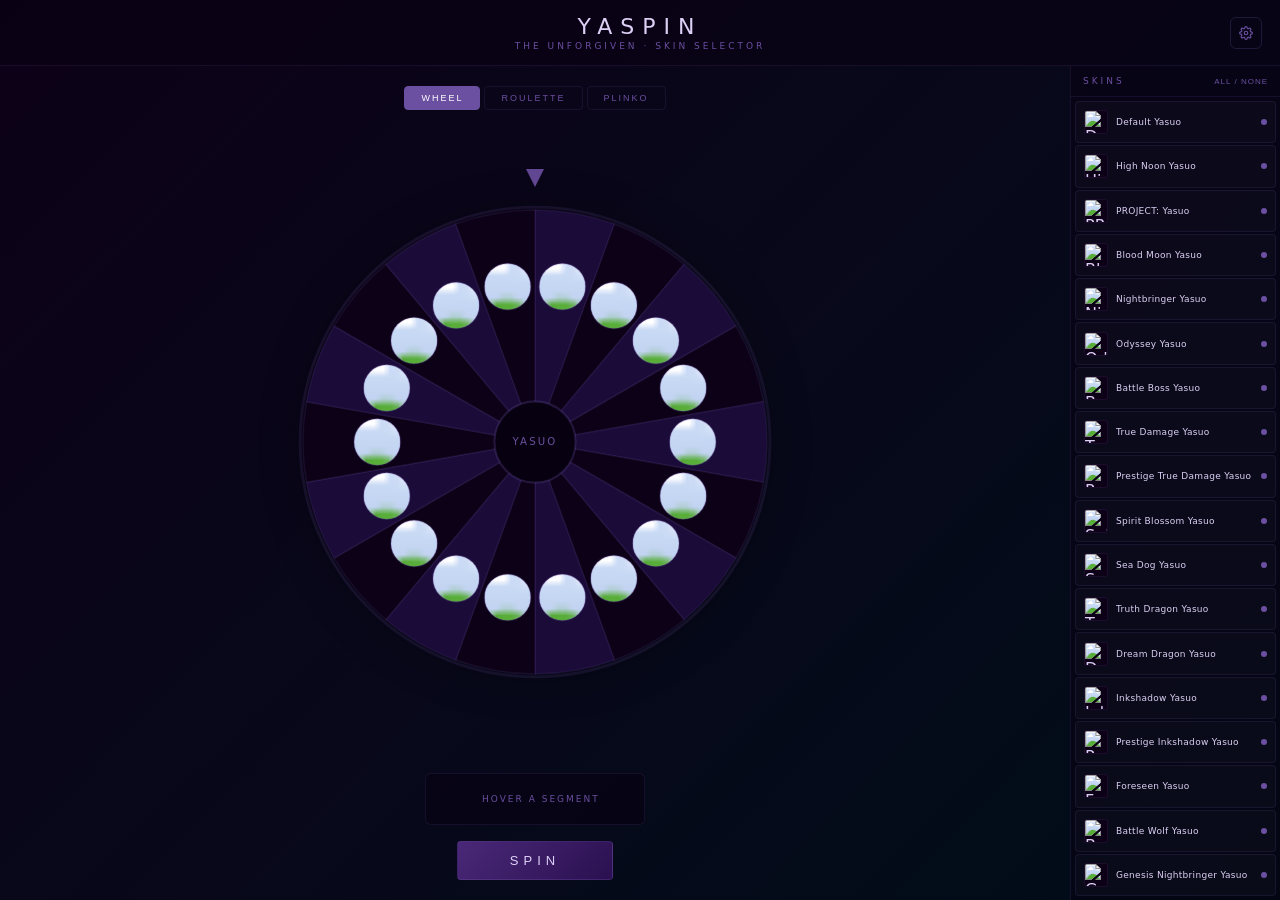
==== index.html @ 12e9e2c1 "fix: roulette ball transform-origin and proportional drop animation" ====
<!DOCTYPE html>
<html lang="en">
<head>
<meta charset="UTF-8">
<meta name="viewport" content="width=device-width, initial-scale=1.0">
<title>Yaspin</title>
<style>
  * { box-sizing: border-box; margin: 0; padding: 0; }

  :root {
    --bg-start: #0d0118;
    --bg-mid:   #08081a;
    --bg-end:   #000d18;
    --panel:    #08001288;
    --border:   #6b4fa028;
    --border-md:#6b4fa044;
    --accent:   #6b4fa0;
    --glow:     #6b4fa055;
    --text:     #ddd0f5;
    --text-dim: #6b4fa0;
    --seg1:     #1a0b38;
    --seg2:     #0d0118;
    --hub:      #060010;
    --btn1:     #4a2878;
    --btn2:     #2a1050;
  }

  body {
    background: linear-gradient(135deg, var(--bg-start) 0%, var(--bg-mid) 50%, var(--bg-end) 100%);
    height: 100vh;
    font-family: 'Segoe UI', system-ui, -apple-system, sans-serif;
    color: var(--text);
    display: flex;
    flex-direction: column;
    overflow: hidden;
  }

  /* ── HEADER ── */
  header {
    display: flex;
    align-items: center;
    justify-content: center;
    padding: 14px 20px;
    border-bottom: 1px solid var(--border);
    background: var(--panel);
    flex-shrink: 0;
    position: relative;
  }
  .header-title { text-align: center; }
  header h1 {
    font-size: 22px;
    letter-spacing: 8px;
    color: var(--text);
    font-weight: 300;
  }
  header p {
    color: var(--text-dim);
    font-size: 9px;
    letter-spacing: 3px;
    margin-top: 2px;
    text-transform: uppercase;
  }

  /* Settings gear — top-right of header */
  #settings-btn {
    position: absolute;
    right: 18px;
    top: 50%;
    transform: translateY(-50%);
    background: none;
    border: 1px solid var(--border-md);
    border-radius: 6px;
    color: var(--text-dim);
    width: 32px;
    height: 32px;
    display: flex;
    align-items: center;
    justify-content: center;
    cursor: pointer;
    transition: all 0.15s;
  }
  #settings-btn:hover {
    border-color: var(--accent);
    color: var(--text);
  }
  #settings-btn svg { display: block; }

  /* Theme panel */
  #theme-panel {
    position: absolute;
    top: calc(100% + 6px);
    right: 12px;
    background: linear-gradient(135deg, var(--bg-start), var(--bg-mid));
    border: 1px solid var(--border-md);
    border-radius: 8px;
    padding: 14px;
    z-index: 100;
    min-width: 200px;
    box-shadow: 0 8px 32px #00000066;
    display: none;
  }
  #theme-panel.open { display: block; }
  #theme-panel h3 {
    font-size: 9px;
    letter-spacing: 3px;
    color: var(--text-dim);
    text-transform: uppercase;
    margin-bottom: 10px;
  }
  .theme-options { display: flex; flex-direction: column; gap: 4px; }
  .theme-opt {
    display: flex;
    align-items: center;
    gap: 10px;
    padding: 7px 10px;
    border-radius: 5px;
    cursor: pointer;
    border: 1px solid transparent;
    transition: all 0.15s;
  }
  .theme-opt:hover { background: #ffffff0a; border-color: var(--border-md); }
  .theme-opt.active { border-color: var(--accent); background: #ffffff08; }
  .theme-swatch {
    width: 14px;
    height: 14px;
    border-radius: 50%;
    flex-shrink: 0;
  }
  .theme-opt span {
    font-size: 11px;
    letter-spacing: 1px;
    color: var(--text);
  }

  /* ── MAIN LAYOUT ── */
  .app {
    display: flex;
    flex: 1;
    min-height: 0;
    overflow: hidden;
  }

  /* ── WHEEL PANEL ── */
  .wheel-panel {
    flex: 1;
    display: flex;
    flex-direction: column;
    align-items: center;
    justify-content: center;
    padding: 20px;
    gap: 16px;
    position: relative;
    min-width: 0;
  }

  .wheel-wrapper {
    position: relative;
    width: min(58vh, calc(100vw - 280px));
    height: min(58vh, calc(100vw - 280px));
  }

  .wheel-pointer {
    position: absolute;
    top: -12px;
    left: 50%;
    transform: translateX(-50%);
    width: 0;
    height: 0;
    border-left: 9px solid transparent;
    border-right: 9px solid transparent;
    border-top: 18px solid var(--accent);
    z-index: 10;
    opacity: 0.9;
  }

  #wheel-svg {
    width: 100%;
    height: 100%;
    filter: drop-shadow(0 2px 20px #00000055);
    transition: transform 0s;
  }

  /* Preview panel */
  #skin-preview {
    display: flex;
    align-items: center;
    gap: 12px;
    padding: 8px 14px;
    background: var(--panel);
    border: 1px solid var(--border);
    border-radius: 6px;
    width: 220px;
    height: 52px;
    flex-shrink: 0;
  }
  #preview-thumb {
    width: 30px;
    height: 42px;
    object-fit: cover;
    border-radius: 3px;
    border: 1px solid var(--border-md);
    background: var(--seg2);
    flex-shrink: 0;
    opacity: 0;
    transition: opacity 0.2s;
  }
  #preview-thumb.loaded { opacity: 1; }
  #preview-name {
    font-size: 9px;
    letter-spacing: 2px;
    color: var(--text-dim);
    text-transform: uppercase;
    white-space: nowrap;
    overflow: hidden;
    text-overflow: ellipsis;
  }
  #preview-name.active { color: var(--text); }

  /* Spin button */
  #spin-btn {
    background: linear-gradient(135deg, var(--btn1), var(--btn2));
    border: 1px solid var(--border-md);
    color: var(--text);
    font-size: 13px;
    letter-spacing: 5px;
    padding: 11px 52px;
    border-radius: 4px;
    cursor: pointer;
    text-transform: uppercase;
    font-weight: 500;
    transition: all 0.15s;
    flex-shrink: 0;
  }
  #spin-btn:not(:disabled):hover {
    border-color: var(--accent);
    box-shadow: 0 0 16px var(--glow);
  }
  #spin-btn:disabled {
    opacity: 0.35;
    cursor: not-allowed;
  }

  .no-skins-msg {
    font-size: 10px;
    color: var(--text-dim);
    letter-spacing: 1px;
    display: none;
  }

  /* ── RESULT CARD ── */
  #result-card {
    position: absolute;
    inset: 0;
    background: linear-gradient(135deg, var(--bg-start)f0, var(--bg-mid)f0);
    display: flex;
    flex-direction: column;
    align-items: center;
    justify-content: center;
    gap: 16px;
    backdrop-filter: blur(8px);
    z-index: 20;
    opacity: 0;
    pointer-events: none;
    transition: opacity 0.4s ease;
  }
  #result-card.visible { opacity: 1; pointer-events: all; }
  #result-skin-name {
    font-size: 18px;
    letter-spacing: 5px;
    color: var(--text);
    text-align: center;
    font-weight: 300;
    text-transform: uppercase;
  }
  #result-splash {
    width: 260px;
    border-radius: 6px;
    border: 1px solid var(--border-md);
    box-shadow: 0 4px 32px #00000066;
  }
  #spin-again-btn {
    background: transparent;
    border: 1px solid var(--border-md);
    color: var(--text-dim);
    padding: 8px 28px;
    font-size: 10px;
    letter-spacing: 3px;
    cursor: pointer;
    border-radius: 3px;
    text-transform: uppercase;
    transition: all 0.15s;
  }
  #spin-again-btn:hover { border-color: var(--accent); color: var(--text); }

  /* ── SIDEBAR ── */
  .sidebar {
    width: 210px;
    border-left: 1px solid var(--border);
    display: flex;
    flex-direction: column;
    background: var(--panel);
    flex-shrink: 0;
    min-height: 0;
  }
  .sidebar-header {
    padding: 10px 12px;
    border-bottom: 1px solid var(--border);
    display: flex;
    align-items: center;
    justify-content: space-between;
    flex-shrink: 0;
  }
  .sidebar-header span {
    font-size: 9px;
    letter-spacing: 3px;
    color: var(--text-dim);
    text-transform: uppercase;
  }
  #toggle-all-btn {
    font-size: 8px;
    cursor: pointer;
    letter-spacing: 1px;
    background: none;
    border: none;
    text-transform: uppercase;
    color: var(--text-dim);
    transition: color 0.15s;
  }
  #toggle-all-btn:hover { color: var(--text); }

  #skin-list {
    flex: 1;
    min-height: 0;
    overflow: hidden;
    padding: 4px;
    display: flex;
    flex-direction: column;
    gap: 2px;
  }

  .skin-item {
    flex: 1;
    min-height: 0;
    display: flex;
    align-items: center;
    gap: 8px;
    padding: 0 8px;
    border-radius: 4px;
    cursor: pointer;
    border: 1px solid transparent;
    transition: all 0.12s;
    background: transparent;
    user-select: none;
    overflow: hidden;
  }
  .skin-item.active { border-color: var(--border); background: #ffffff06; }
  .skin-item.inactive { opacity: 0.38; }
  .skin-item:hover { background: #ffffff08; border-color: var(--border-md); }

  .skin-thumb {
    width: 24px;
    height: 24px;
    border-radius: 3px;
    object-fit: cover;
    border: 1px solid var(--border);
    background: var(--seg2);
    flex-shrink: 0;
  }
  .skin-label {
    flex: 1;
    font-size: 9px;
    color: var(--text);
    white-space: nowrap;
    overflow: hidden;
    text-overflow: ellipsis;
    letter-spacing: 0.3px;
    min-width: 0;
  }
  .toggle-dot {
    width: 6px;
    height: 6px;
    border-radius: 50%;
    background: var(--accent);
    flex-shrink: 0;
    transition: all 0.12s;
  }
  .skin-item.inactive .toggle-dot { background: var(--border-md); }

  #wheel-roulette-panel {
    display: flex;
    align-items: center;
    justify-content: center;
    flex: 1;
    min-height: 0;
  }

  /* ── MODE TABS ── */
  #mode-tabs {
    display: flex;
    gap: 4px;
    flex-shrink: 0;
  }
  .mode-tab {
    background: none;
    border: 1px solid var(--border);
    color: var(--text-dim);
    font-size: 9px;
    letter-spacing: 2px;
    padding: 6px 16px;
    border-radius: 4px;
    cursor: pointer;
    text-transform: uppercase;
    transition: all 0.15s;
  }
  .mode-tab:hover { border-color: var(--border-md); color: var(--text); }
  .mode-tab.active {
    background: var(--accent);
    border-color: var(--accent);
    color: #fff;
  }
  .mode-tab:disabled { opacity: 0.35; cursor: not-allowed; }
  /* ── ROULETTE 3D ── */
  #wheel-roulette-panel.roulette-active {
    perspective: 500px;
    perspective-origin: 50% 5%;
  }
  #wheel-roulette-panel.roulette-active .wheel-wrapper {
    transform: rotateX(52deg);
  }
  #wheel-roulette-panel.roulette-active .wheel-pointer {
    /* pointer floats above the tilted wheel — keep it flat */
    transform: translateX(-50%) rotateX(-52deg);
  }
  #roulette-ball {
    position: absolute;
    width: 10px;
    height: 10px;
    border-radius: 50%;
    background: var(--text);
    box-shadow: 0 0 6px var(--glow), 0 0 2px #fff;
    top: 50%;
    left: 50%;
    margin: -5px 0 0 -5px;
    transform-origin: 5px 5px;
    display: none;
    z-index: 5;
    pointer-events: none;
  }
  @keyframes rouletteOrbit {
    from { transform: rotate(0deg) translateX(var(--orbit-r)) rotate(0deg); }
    to   { transform: rotate(360deg) translateX(var(--orbit-r)) rotate(-360deg); }
  }
</style>
</head>
<body>

<header>
  <div class="header-title">
    <h1>YASPIN</h1>
    <p>The Unforgiven · Skin Selector</p>
  </div>
  <button id="settings-btn" title="Change theme">
    <svg width="14" height="14" viewBox="0 0 24 24" fill="none" stroke="currentColor" stroke-width="2" stroke-linecap="round" stroke-linejoin="round">
      <circle cx="12" cy="12" r="3"/>
      <path d="M19.4 15a1.65 1.65 0 0 0 .33 1.82l.06.06a2 2 0 0 1-2.83 2.83l-.06-.06a1.65 1.65 0 0 0-1.82-.33 1.65 1.65 0 0 0-1 1.51V21a2 2 0 0 1-4 0v-.09A1.65 1.65 0 0 0 9 19.4a1.65 1.65 0 0 0-1.82.33l-.06.06a2 2 0 0 1-2.83-2.83l.06-.06A1.65 1.65 0 0 0 4.68 15a1.65 1.65 0 0 0-1.51-1H3a2 2 0 0 1 0-4h.09A1.65 1.65 0 0 0 4.6 9a1.65 1.65 0 0 0-.33-1.82l-.06-.06a2 2 0 0 1 2.83-2.83l.06.06A1.65 1.65 0 0 0 9 4.68a1.65 1.65 0 0 0 1-1.51V3a2 2 0 0 1 4 0v.09a1.65 1.65 0 0 0 1 1.51 1.65 1.65 0 0 0 1.82-.33l.06-.06a2 2 0 0 1 2.83 2.83l-.06.06A1.65 1.65 0 0 0 19.4 9a1.65 1.65 0 0 0 1.51 1H21a2 2 0 0 1 0 4h-.09a1.65 1.65 0 0 0-1.51 1z"/>
    </svg>
  </button>
  <div id="theme-panel">
    <h3>Theme</h3>
    <div class="theme-options" id="theme-options"></div>
  </div>
</header>

<div class="app">
  <div class="wheel-panel">
    <div id="mode-tabs">
      <button class="mode-tab active" data-mode="wheel">Wheel</button>
      <button class="mode-tab" data-mode="roulette">Roulette</button>
      <button class="mode-tab" data-mode="plinko">Plinko</button>
    </div>
    <div id="wheel-roulette-panel">
      <div class="wheel-wrapper">
        <div class="wheel-pointer"></div>
        <svg id="wheel-svg" viewBox="0 0 360 360"></svg>
        <div id="roulette-ball"></div>
      </div>
    </div>
    <div id="plinko-panel" style="display:none; width:100%; flex:1; min-height:0;">
      <svg id="plinko-svg" viewBox="0 0 300 500" width="100%" height="100%"
           style="display:block;"></svg>
    </div>
    <div id="skin-preview">
      <img id="preview-thumb" alt="" />
      <span id="preview-name">Hover a segment</span>
    </div>
    <button id="spin-btn">SPIN</button>
    <span class="no-skins-msg" id="no-skins-msg">Select at least one skin</span>

    <div id="result-card">
      <div id="result-skin-name"></div>
      <img id="result-splash" alt=""/>
      <button id="spin-again-btn">Spin Again</button>
    </div>
  </div>

  <div class="sidebar">
    <div class="sidebar-header">
      <span>Skins</span>
      <button id="toggle-all-btn">All / None</button>
    </div>
    <div id="skin-list"></div>
  </div>
</div>

<script>
  // ── THEMES ──
  const THEMES = {
    void: {
      name: 'Void', swatch: '#6b4fa0',
      vars: { '--bg-start':'#0d0118','--bg-mid':'#08081a','--bg-end':'#000d18',
               '--panel':'#08001288','--border':'#6b4fa028','--border-md':'#6b4fa044',
               '--accent':'#6b4fa0','--glow':'#6b4fa044','--text':'#ddd0f5',
               '--text-dim':'#6b4fa0','--seg1':'#1a0b38','--seg2':'#0d0118',
               '--hub':'#060010','--btn1':'#4a2878','--btn2':'#2a1050' },
    },
    bloodmoon: {
      name: 'Blood Moon', swatch: '#c02040',
      vars: { '--bg-start':'#110005','--bg-mid':'#0d0208','--bg-end':'#0a0005',
               '--panel':'#0d000588','--border':'#c0204028','--border-md':'#c0204044',
               '--accent':'#c02040','--glow':'#c0204044','--text':'#f5d0d8',
               '--text-dim':'#c02040','--seg1':'#2a0510','--seg2':'#110005',
               '--hub':'#080003','--btn1':'#7a1428','--btn2':'#3a0810' },
    },
    highnoon: {
      name: 'High Noon', swatch: '#c8922a',
      vars: { '--bg-start':'#100d00','--bg-mid':'#0c0a02','--bg-end':'#0a0800',
               '--panel':'#0d0a0088','--border':'#c8922a28','--border-md':'#c8922a44',
               '--accent':'#c8922a','--glow':'#c8922a44','--text':'#f5e8c0',
               '--text-dim':'#c8922a','--seg1':'#2a1e06','--seg2':'#100d00',
               '--hub':'#080600','--btn1':'#7a5818','--btn2':'#3a2808' },
    },
    project: {
      name: 'PROJECT', swatch: '#00b4cc',
      vars: { '--bg-start':'#001518','--bg-mid':'#00080d','--bg-end':'#000c10',
               '--panel':'#00101488','--border':'#00b4cc28','--border-md':'#00b4cc44',
               '--accent':'#00b4cc','--glow':'#00b4cc44','--text':'#c0f0f8',
               '--text-dim':'#00b4cc','--seg1':'#041e24','--seg2':'#001518',
               '--hub':'#000b0e','--btn1':'#007888','--btn2':'#003840' },
    },
    spiritblossom: {
      name: 'Spirit Blossom', swatch: '#cc4a8a',
      vars: { '--bg-start':'#100414','--bg-mid':'#0a020e','--bg-end':'#0d0010',
               '--panel':'#0d001488','--border':'#cc4a8a28','--border-md':'#cc4a8a44',
               '--accent':'#cc4a8a','--glow':'#cc4a8a44','--text':'#f5c8e8',
               '--text-dim':'#cc4a8a','--seg1':'#280a20','--seg2':'#100414',
               '--hub':'#080010','--btn1':'#882060','--btn2':'#440030' },
    },
    odyssey: {
      name: 'Odyssey', swatch: '#2255cc',
      vars: { '--bg-start':'#000d1c','--bg-mid':'#000810','--bg-end':'#000a14',
               '--panel':'#00081488','--border':'#2255cc28','--border-md':'#2255cc44',
               '--accent':'#2255cc','--glow':'#2255cc44','--text':'#c0d0f8',
               '--text-dim':'#2255cc','--seg1':'#060f2a','--seg2':'#000d1c',
               '--hub':'#00060f','--btn1':'#183888','--btn2':'#0c1c44' },
    },
  };

  let activeTheme = 'void';

  function applyTheme(key) {
    const theme = THEMES[key];
    if (!theme) return;
    activeTheme = key;
    const root = document.documentElement;
    for (const [k, v] of Object.entries(theme.vars)) root.style.setProperty(k, v);
    // Update active state in panel
    document.querySelectorAll('.theme-opt').forEach(el => {
      el.classList.toggle('active', el.dataset.theme === key);
    });
    // Re-render wheel with new colors
    renderWheel();
    // Persist
    try { localStorage.setItem('yaspin_theme', key); } catch(_) {}
  }

  // Build theme panel options
  const themeOptionsEl = document.getElementById('theme-options');
  for (const [key, theme] of Object.entries(THEMES)) {
    const opt = document.createElement('div');
    opt.className = 'theme-opt';
    opt.dataset.theme = key;
    opt.innerHTML = `<div class="theme-swatch" style="background:${theme.swatch}"></div><span>${theme.name}</span>`;
    opt.addEventListener('click', () => { applyTheme(key); });
    themeOptionsEl.appendChild(opt);
  }

  // Settings gear toggle
  const settingsBtn = document.getElementById('settings-btn');
  const themePanel  = document.getElementById('theme-panel');
  settingsBtn.addEventListener('click', e => {
    e.stopPropagation();
    themePanel.classList.toggle('open');
  });
  document.addEventListener('click', () => themePanel.classList.remove('open'));
  themePanel.addEventListener('click', e => e.stopPropagation());

  // Load saved theme preference (apply later, after DOM refs are ready)
  try {
    const saved = localStorage.getItem('yaspin_theme');
    if (saved && THEMES[saved]) activeTheme = saved;
  } catch(_) {}
  // Apply CSS vars immediately (no renderWheel yet — wheel DOM not ready)
  (function applyCssVarsOnly(key) {
    const theme = THEMES[key];
    if (!theme) return;
    const root = document.documentElement;
    for (const [k, v] of Object.entries(theme.vars)) root.style.setProperty(k, v);
    document.querySelectorAll('.theme-opt').forEach(el =>
      el.classList.toggle('active', el.dataset.theme === key));
  })(activeTheme);

  // ── MODE ──
  let activeMode = 'wheel';
  try { const m = localStorage.getItem('yaspin_mode'); if (m) activeMode = m; } catch(_) {}

  function setMode(mode) {
    activeMode = mode;
    try { localStorage.setItem('yaspin_mode', mode); } catch(_) {}

    document.querySelectorAll('.mode-tab').forEach(t =>
      t.classList.toggle('active', t.dataset.mode === mode));

    document.getElementById('wheel-roulette-panel').style.display =
      mode === 'plinko' ? 'none' : 'flex';
    document.getElementById('plinko-panel').style.display =
      mode === 'plinko' ? 'flex' : 'none';

    if (mode === 'plinko') { if (typeof renderPlinko === 'function') renderPlinko(); }
    else renderWheel();

    // Roulette tilt
    const wrPanel = document.getElementById('wheel-roulette-panel');
    wrPanel.classList.toggle('roulette-active', mode === 'roulette');
  }

  document.getElementById('mode-tabs').addEventListener('click', e => {
    const tab = e.target.closest('.mode-tab');
    if (tab && !isSpinning) setMode(tab.dataset.mode);
  });

  // ── SKINS ──
  const SKINS = [
    { num: 0,  name: 'Default Yasuo' },
    { num: 1,  name: 'High Noon Yasuo' },
    { num: 2,  name: 'PROJECT: Yasuo' },
    { num: 3,  name: 'Blood Moon Yasuo' },
    { num: 9,  name: 'Nightbringer Yasuo' },
    { num: 10, name: 'Odyssey Yasuo' },
    { num: 17, name: 'Battle Boss Yasuo' },
    { num: 18, name: 'True Damage Yasuo' },
    { num: 35, name: 'Prestige True Damage Yasuo' },
    { num: 36, name: 'Spirit Blossom Yasuo' },
    { num: 45, name: 'Sea Dog Yasuo' },
    { num: 54, name: 'Truth Dragon Yasuo' },
    { num: 55, name: 'Dream Dragon Yasuo' },
    { num: 56, name: 'Inkshadow Yasuo' },
    { num: 57, name: 'Prestige Inkshadow Yasuo' },
    { num: 68, name: 'Foreseen Yasuo' },
    { num: 77, name: 'Battle Wolf Yasuo' },
    { num: 87, name: 'Genesis Nightbringer Yasuo' },
  ];

  const DDR      = 'https://ddragon.leagueoflegends.com/cdn/img/champion';
  const thumbUrl = num => `${DDR}/loading/Yasuo_${num}.jpg`;
  const splashUrl= num => `${DDR}/splash/Yasuo_${num}.jpg`;
  const LS_KEY   = 'yaspin_enabled_skins';

  function loadEnabled() {
    try { const r = localStorage.getItem(LS_KEY); if (r) return new Set(JSON.parse(r)); } catch(_) {}
    return new Set(SKINS.map(s => s.num));
  }
  function saveEnabled(s) {
    try { localStorage.setItem(LS_KEY, JSON.stringify([...s])); } catch(_) {}
  }

  let enabled = loadEnabled();
  let isSpinning = false;
  let currentRotation = 0;

  const skinList      = document.getElementById('skin-list');
  const spinBtn       = document.getElementById('spin-btn');
  const noSkinsMsg    = document.getElementById('no-skins-msg');
  const wheelSvg      = document.getElementById('wheel-svg');
  const resultCard    = document.getElementById('result-card');
  const resultSkinName= document.getElementById('result-skin-name');
  const resultSplash  = document.getElementById('result-splash');

  // ── SVG HELPERS ──
  const SVG_NS = 'http://www.w3.org/2000/svg';
  function svgEl(tag, attrs) {
    const el = document.createElementNS(SVG_NS, tag);
    for (const [k, v] of Object.entries(attrs)) el.setAttribute(k, v);
    return el;
  }

  function themeColor(varName) {
    return THEMES[activeTheme].vars[varName] || '#888';
  }

  function appendWheelDecor(svg, cx, cy, r, innerR) {
    svg.appendChild(svgEl('circle', { cx, cy, r: r + 2, fill: 'none', stroke: themeColor('--border'), 'stroke-width': '2' }));
    svg.appendChild(svgEl('circle', { cx, cy, r: innerR, fill: themeColor('--hub'), stroke: themeColor('--border-md'), 'stroke-width': '1.5' }));
    const t = svgEl('text', { x: cx, y: cy, 'text-anchor': 'middle', 'dominant-baseline': 'middle',
      fill: themeColor('--text-dim'), 'font-size': '7', 'letter-spacing': '1.5', 'font-family': 'Segoe UI, system-ui, sans-serif' });
    t.textContent = 'YASUO';
    svg.appendChild(t);
  }

  function renderSidebar() {
    skinList.innerHTML = '';
    SKINS.forEach(skin => {
      const isActive = enabled.has(skin.num);
      const item = document.createElement('div');
      item.className = 'skin-item ' + (isActive ? 'active' : 'inactive');
      item.dataset.num = skin.num;
      item.innerHTML = `
        <img class="skin-thumb" src="${thumbUrl(skin.num)}" alt="${skin.name}" loading="lazy"/>
        <span class="skin-label">${skin.name}</span>
        <div class="toggle-dot"></div>
      `;
      skinList.appendChild(item);
    });
  }

  skinList.addEventListener('click', e => {
    const item = e.target.closest('.skin-item');
    if (item) toggleSkin(+item.dataset.num);
  });

  function afterEnabledChange() {
    saveEnabled(enabled);
    renderSidebar();
    if (!isSpinning) renderWheel();
    updateSpinBtn();
  }

  function toggleSkin(num) {
    if (enabled.has(num)) enabled.delete(num); else enabled.add(num);
    afterEnabledChange();
  }

  document.getElementById('toggle-all-btn').addEventListener('click', () => {
    if (enabled.size === SKINS.length) enabled.clear();
    else SKINS.forEach(s => enabled.add(s.num));
    afterEnabledChange();
  });

  function updateSpinBtn() {
    if (enabled.size === 0) {
      spinBtn.disabled = true;
      noSkinsMsg.style.display = 'block';
    } else {
      spinBtn.disabled = isSpinning;
      noSkinsMsg.style.display = 'none';
    }
  }

  function renderWheel() {
    const cx = 180, cy = 180, r = 160, innerR = 28;
    const activeSkins = SKINS.filter(s => enabled.has(s.num));
    wheelSvg.innerHTML = '';

    if (activeSkins.length === 0) {
      wheelSvg.appendChild(svgEl('circle', { cx, cy, r, fill: themeColor('--seg2'), stroke: themeColor('--border-md'), 'stroke-width': '1.5' }));
      appendWheelDecor(wheelSvg, cx, cy, r, innerR);
      return;
    }

    const segAngle = 360 / activeSkins.length;
    const br = r * 0.10; // badge radius

    const defs = svgEl('defs', {});
    wheelSvg.appendChild(defs);

    activeSkins.forEach((skin, i) => {
      const startAngle = i * segAngle - 90;
      const endAngle   = startAngle + segAngle;
      const startRad   = startAngle * Math.PI / 180;
      const endRad     = endAngle   * Math.PI / 180;

      const x1 = cx + r * Math.cos(startRad), y1 = cy + r * Math.sin(startRad);
      const x2 = cx + r * Math.cos(endRad),   y2 = cy + r * Math.sin(endRad);
      const largeArc = segAngle > 180 ? 1 : 0;

      wheelSvg.appendChild(svgEl('path', {
        d: activeSkins.length === 1
          ? `M ${cx} ${cy - r} A ${r} ${r} 0 1 1 ${cx - 0.01} ${cy - r} Z`
          : `M ${cx} ${cy} L ${x1} ${y1} A ${r} ${r} 0 ${largeArc} 1 ${x2} ${y2} Z`,
        fill: i % 2 === 0 ? themeColor('--seg1') : themeColor('--seg2'),
        stroke: themeColor('--border'),
        'stroke-width': '1',
      }));

      // Thumbnail badge
      const midAngle = (startAngle + segAngle / 2) * Math.PI / 180;
      const bx = cx + r * 0.68 * Math.cos(midAngle);
      const by = cy + r * 0.68 * Math.sin(midAngle);
      const clipId = `tc-${i}`;
      const cp = svgEl('clipPath', { id: clipId });
      cp.appendChild(svgEl('circle', { cx: bx, cy: by, r: br }));
      defs.appendChild(cp);

      wheelSvg.appendChild(svgEl('image', {
        href: thumbUrl(skin.num),
        x: bx - br, y: by - br * 2.5,
        width: br * 2, height: br * 5,
        'clip-path': `url(#${clipId})`,
        preserveAspectRatio: 'xMidYMin slice',
      }));

      wheelSvg.appendChild(svgEl('circle', {
        cx: bx, cy: by, r: br,
        fill: 'none', stroke: themeColor('--border-md'), 'stroke-width': '1',
      }));
    });

    appendWheelDecor(wheelSvg, cx, cy, r, innerR);
  }

  applyTheme(activeTheme);
  setMode(activeMode);
  renderSidebar();
  updateSpinBtn();

  // ── PREVIEW PANEL ──
  const previewThumb = document.getElementById('preview-thumb');
  const previewName  = document.getElementById('preview-name');

  function updatePreview(skin) {
    if (!skin) {
      previewName.textContent = 'Hover a segment';
      previewName.classList.remove('active');
      previewThumb.classList.remove('loaded');
      return;
    }
    previewThumb.src = thumbUrl(skin.num);
    previewThumb.onload = () => previewThumb.classList.add('loaded');
    previewName.textContent = skin.name;
    previewName.classList.add('active');
  }

  function angleToSkinIndex(angleDeg, skins) {
    const seg = 360 / skins.length;
    return Math.floor(((angleDeg + 90) % 360 + 360) % 360 / seg) % skins.length;
  }

  wheelSvg.addEventListener('mousemove', e => {
    if (isSpinning) return;
    const activeSkins = SKINS.filter(s => enabled.has(s.num));
    if (!activeSkins.length) return;
    const rect = wheelSvg.getBoundingClientRect();
    const dx = e.clientX - (rect.left + rect.width / 2);
    const dy = e.clientY - (rect.top  + rect.height / 2);
    const dist = Math.sqrt(dx*dx + dy*dy);
    if (dist < rect.width * 0.08 || dist > rect.width * 0.5) { updatePreview(null); return; }
    updatePreview(activeSkins[angleToSkinIndex(Math.atan2(dy, dx) * 180 / Math.PI - currentRotation, activeSkins)]);
  });

  wheelSvg.addEventListener('mouseleave', () => { if (!isSpinning) updatePreview(null); });

  // ── LIVE SPIN TRACKING ──
  let trackingRaf = null;

  function startSpinTracking(activeSkins) {
    function tick() {
      const m = window.getComputedStyle(wheelSvg).transform;
      const v = m.match(/matrix\(([^)]+)\)/);
      if (v) {
        const p = v[1].split(',').map(Number);
        const deg = Math.atan2(p[1], p[0]) * 180 / Math.PI;
        updatePreview(activeSkins[angleToSkinIndex(-90 - deg, activeSkins)]);
      }
      trackingRaf = requestAnimationFrame(tick);
    }
    trackingRaf = requestAnimationFrame(tick);
  }

  function stopSpinTracking() {
    if (trackingRaf) { cancelAnimationFrame(trackingRaf); trackingRaf = null; }
  }

  // ── ROULETTE BALL ──
  const rouletteBall = document.getElementById('roulette-ball');

  function startRouletteOrbit() {
    const r = Math.round(wheelSvg.getBoundingClientRect().width * 0.49);
    rouletteBall.style.setProperty('--orbit-r', `${r}px`);
    rouletteBall.style.display = 'block';
    rouletteBall.style.animation = 'none';
    void rouletteBall.offsetWidth;
    rouletteBall.style.animation =
      'rouletteOrbit 0.65s linear 0s 6 forwards, rouletteOrbit 1.7s ease-out 3.9s 1 forwards';
  }

  function stopRouletteOrbit() {
    rouletteBall.style.animation = 'none';
    rouletteBall.style.transition = 'transform 0.3s ease-in';
    rouletteBall.style.transform = 'rotate(0deg) translateX(calc(var(--orbit-r) * 0.4)) rotate(0deg)';
    setTimeout(() => {
      rouletteBall.style.display = 'none';
      rouletteBall.style.transition = '';
      rouletteBall.style.transform = '';
    }, 350);
  }

  // ── SPIN ──
  function spin() {
    if (isSpinning) return;
    const activeSkins = SKINS.filter(s => enabled.has(s.num));
    if (!activeSkins.length) return;

    isSpinning = true;
    spinBtn.disabled = true;
    document.querySelectorAll('.mode-tab').forEach(t => t.disabled = true);

    const winnerIdx = Math.floor(Math.random() * activeSkins.length);
    const winner    = activeSkins[winnerIdx];
    const segAngle  = 360 / activeSkins.length;
    const winnerMid = winnerIdx * segAngle + segAngle / 2;
    const extraSpins= (5 + Math.floor(Math.random() * 3)) * 360;
    const toWinner  = ((360 - winnerMid - currentRotation % 360) + 360) % 360;
    const target    = currentRotation + extraSpins + toWinner;

    wheelSvg.style.transition = 'transform 4s cubic-bezier(0.17, 0.67, 0.12, 1.0)';
    wheelSvg.style.transform  = `rotate(${target}deg)`;
    currentRotation = target;

    startSpinTracking(activeSkins);
    if (activeMode === 'roulette') startRouletteOrbit();

    wheelSvg.addEventListener('transitionend', () => {
      if (activeMode === 'roulette') stopRouletteOrbit();
      stopSpinTracking();
      isSpinning = false;
      document.querySelectorAll('.mode-tab').forEach(t => t.disabled = false);
      showResult(winner);
    }, { once: true });
  }

  spinBtn.addEventListener('click', spin);

  function showResult(skin) {
    resultSkinName.textContent = skin.name;
    resultSplash.src = splashUrl(skin.num);
    resultCard.classList.add('visible');
  }

  function hideResult() {
    resultCard.classList.remove('visible');
    document.querySelectorAll('.mode-tab').forEach(t => t.disabled = false);
    updateSpinBtn();
  }

  document.getElementById('spin-again-btn').addEventListener('click', hideResult);
</script>

</body>
</html>
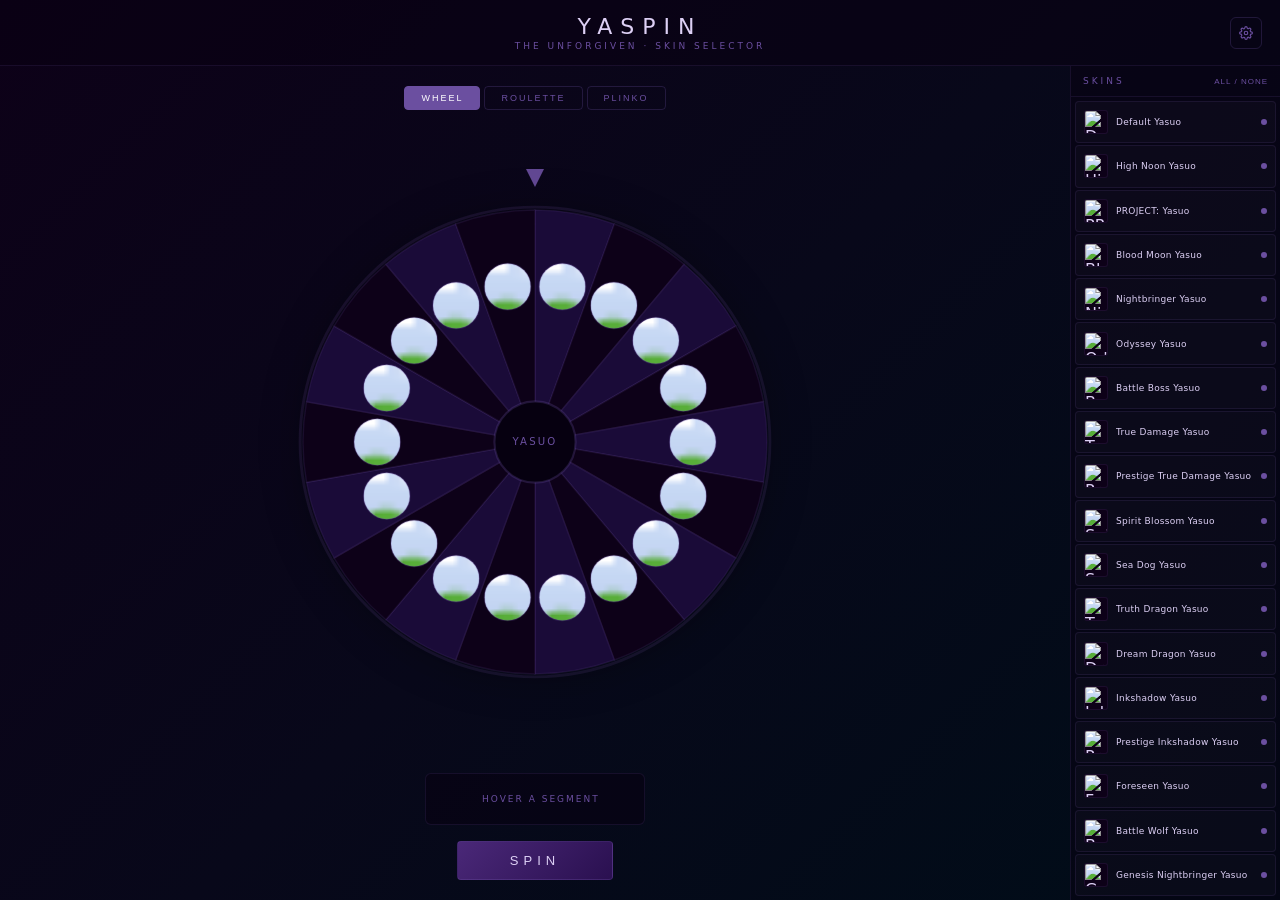
==== commit 59420ef2: "fix: mode tab border uses --border-md, plinko final waypoint instant" ====
--- a/index.html
+++ b/index.html
@@ -402,7 +402,7 @@
   }
   .mode-tab {
     background: none;
-    border: 1px solid var(--border);
+    border: 1px solid var(--border-md);
     color: var(--text-dim);
     font-size: 9px;
     letter-spacing: 2px;
@@ -449,6 +449,18 @@
   @keyframes rouletteOrbit {
     from { transform: rotate(0deg) translateX(var(--orbit-r)) rotate(0deg); }
     to   { transform: rotate(360deg) translateX(var(--orbit-r)) rotate(-360deg); }
+  }
+
+  /* ── PLINKO ── */
+  #plinko-panel {
+    align-items: center;
+    justify-content: center;
+    flex: 1;
+    min-height: 0;
+  }
+  #plinko-svg {
+    max-height: 100%;
+    max-width: 100%;
   }
 </style>
 </head>
@@ -485,7 +497,7 @@
         <div id="roulette-ball"></div>
       </div>
     </div>
-    <div id="plinko-panel" style="display:none; width:100%; flex:1; min-height:0;">
+    <div id="plinko-panel" style="display:none; width:100%;">
       <svg id="plinko-svg" viewBox="0 0 300 500" width="100%" height="100%"
            style="display:block;"></svg>
     </div>
@@ -579,6 +591,7 @@
     });
     // Re-render wheel with new colors
     renderWheel();
+    if (activeMode === 'plinko') renderPlinko();
     // Persist
     try { localStorage.setItem('yaspin_theme', key); } catch(_) {}
   }
@@ -635,7 +648,7 @@
     document.getElementById('plinko-panel').style.display =
       mode === 'plinko' ? 'flex' : 'none';
 
-    if (mode === 'plinko') { if (typeof renderPlinko === 'function') renderPlinko(); }
+    if (mode === 'plinko') renderPlinko();
     else renderWheel();
 
     // Roulette tilt
@@ -741,6 +754,7 @@
     saveEnabled(enabled);
     renderSidebar();
     if (!isSpinning) renderWheel();
+    if (!isSpinning && activeMode === 'plinko') renderPlinko();
     updateSpinBtn();
   }
 
@@ -825,6 +839,174 @@
     });
 
     appendWheelDecor(wheelSvg, cx, cy, r, innerR);
+  }
+
+  function renderPlinko() {
+    const svg = document.getElementById('plinko-svg');
+    svg.innerHTML = '';
+    const activeSkins = SKINS.filter(s => enabled.has(s.num));
+    if (!activeSkins.length) return;
+
+    const W = 300, H = 500;
+    const SLOT_H = 70;
+    const PEG_ROWS = 8, PEG_COLS = 7;
+    const pegStartY = 60, pegEndY = H - SLOT_H - 30;
+    const pegSpacingY = (pegEndY - pegStartY) / (PEG_ROWS - 1);
+    const pegSpacingX = W / (PEG_COLS + 1);
+    const slotW = W / activeSkins.length;
+    const acc = themeColor('--accent');
+    const seg1 = themeColor('--seg1');
+    const seg2 = themeColor('--seg2');
+    const borderMd = themeColor('--border-md');
+    const textColor = themeColor('--text');
+
+    const SVG_NS = 'http://www.w3.org/2000/svg';
+    function el(tag, attrs) {
+      const e = document.createElementNS(SVG_NS, tag);
+      for (const [k,v] of Object.entries(attrs)) e.setAttribute(k,v);
+      return e;
+    }
+
+    // defs block first (clipPaths added below)
+    const defs = document.createElementNS(SVG_NS, 'defs');
+    svg.appendChild(defs);
+
+    // Board background
+    svg.appendChild(el('rect', { x:0, y:0, width:W, height:H, fill:seg2, rx:6 }));
+
+    // Drop chute at top center
+    svg.appendChild(el('rect', { x: W/2-10, y:4, width:20, height:16, rx:3,
+      fill: seg1, stroke: acc, 'stroke-width':'1' }));
+    // Arrow down
+    const arrow = document.createElementNS(SVG_NS, 'polygon');
+    arrow.setAttribute('points', `${W/2-5},20 ${W/2+5},20 ${W/2},28`);
+    arrow.setAttribute('fill', acc);
+    svg.appendChild(arrow);
+
+    // Pegs (staggered)
+    for (let row = 0; row < PEG_ROWS; row++) {
+      const cols = row % 2 === 0 ? PEG_COLS : PEG_COLS - 1;
+      const offsetX = row % 2 === 0 ? pegSpacingX : pegSpacingX * 1.5;
+      const y = pegStartY + row * pegSpacingY;
+      for (let col = 0; col < cols; col++) {
+        const x = offsetX + col * pegSpacingX;
+        svg.appendChild(el('circle', { cx: x, cy: y, r: 4,
+          fill: acc, opacity: '0.85' }));
+      }
+    }
+
+    // Slots at bottom
+    const slotY = H - SLOT_H;
+    activeSkins.forEach((skin, i) => {
+      const x = i * slotW;
+      const fill = i % 2 === 0 ? seg1 : seg2;
+      svg.appendChild(el('rect', {
+        id: `plinko-slot-${i}`,
+        x, y: slotY, width: slotW, height: SLOT_H,
+        fill, stroke: borderMd, 'stroke-width': '0.5', rx: 2,
+      }));
+      // Thumbnail clipped to slot
+      const clipId = `pslot-clip-${i}`;
+      const cp = el('clipPath', { id: clipId });
+      cp.appendChild(el('rect', { x, y: slotY + 2, width: slotW, height: SLOT_H - 2, rx: 2 }));
+      defs.appendChild(cp);
+      svg.appendChild(el('image', {
+        href: thumbUrl(skin.num),
+        x, y: slotY + 2,
+        width: slotW, height: SLOT_H - 2,
+        preserveAspectRatio: 'xMidYMid slice',
+        'clip-path': `url(#${clipId})`,
+        opacity: '0.55',
+      }));
+    });
+
+    // Plinko ball (hidden initially)
+    svg.appendChild(el('circle', {
+      id: 'plinko-ball',
+      cx: W/2, cy: 20, r: 7,
+      fill: textColor, opacity: '0.95',
+      style: 'display:none',
+    }));
+  }
+
+  function calcPlinkoPath(winnerIdx, numSlots) {
+    const W = 300;
+    const SLOT_H = 70;
+    const PEG_ROWS = 8;
+    const pegStartY = 60;
+    const pegEndY = 500 - SLOT_H - 30;
+    const pegSpacingY = (pegEndY - pegStartY) / (PEG_ROWS - 1);
+    const slotW = W / numSlots;
+    const winnerX = slotW * (winnerIdx + 0.5);
+    const margin = slotW * 0.5;
+
+    const waypoints = [];
+    let x = W / 2;
+
+    for (let row = 0; row < PEG_ROWS; row++) {
+      const remaining = PEG_ROWS - 1 - row;
+      const needed = winnerX - x;
+      const bias = remaining > 0 ? needed / (remaining + 1) : needed;
+      const jitter = (Math.random() - 0.5) * slotW * 0.8;
+      x = Math.max(margin, Math.min(W - margin, x + bias + jitter));
+      const y = pegStartY + row * pegSpacingY;
+      waypoints.push({ x, y, pause: 150 });
+    }
+
+    // Final landing in slot
+    waypoints.push({ x: winnerX, y: 500 - SLOT_H + 10, pause: 0 });
+    return waypoints;
+  }
+
+  function runPlinko(winner) {
+    const activeSkins = SKINS.filter(s => enabled.has(s.num));
+    const winnerIdx = activeSkins.findIndex(s => s.num === winner.num);
+    const numSlots = activeSkins.length;
+    const W = 300;
+
+    renderPlinko(); // ensure fresh board
+
+    const svg = document.getElementById('plinko-svg');
+    const ball = svg.querySelector('#plinko-ball');
+    if (!ball) { isSpinning = false; updateSpinBtn(); return; }
+    ball.style.display = '';
+
+    const waypoints = calcPlinkoPath(winnerIdx, numSlots);
+    let wpIdx = 0;
+
+    function step() {
+      if (wpIdx >= waypoints.length) {
+        // Flash winning slot
+        const slot = svg.querySelector(`#plinko-slot-${winnerIdx}`);
+        if (slot) {
+          slot.setAttribute('stroke', themeColor('--accent'));
+          slot.setAttribute('stroke-width', '2');
+          slot.setAttribute('fill', themeColor('--accent') + '44');
+        }
+        setTimeout(() => {
+          ball.style.display = 'none';
+          isSpinning = false;
+          document.querySelectorAll('.mode-tab').forEach(t => t.disabled = false);
+          showResult(winner);
+        }, 400);
+        return;
+      }
+
+      const wp = waypoints[wpIdx++];
+      ball.setAttribute('cx', wp.x);
+      ball.setAttribute('cy', wp.y);
+
+      // Update preview to column the ball is over
+      const colIdx = Math.max(0, Math.min(
+        Math.floor(wp.x / (W / numSlots)),
+        numSlots - 1
+      ));
+      updatePreview(activeSkins[colIdx]);
+
+      setTimeout(step, wp.pause || 0);
+    }
+
+    step();
   }
 
   applyTheme(activeTheme);
@@ -925,6 +1107,13 @@
 
     const winnerIdx = Math.floor(Math.random() * activeSkins.length);
     const winner    = activeSkins[winnerIdx];
+
+    // ── PLINKO PATH ──
+    if (activeMode === 'plinko') {
+      runPlinko(winner);
+      return;
+    }
+
     const segAngle  = 360 / activeSkins.length;
     const winnerMid = winnerIdx * segAngle + segAngle / 2;
     const extraSpins= (5 + Math.floor(Math.random() * 3)) * 360;
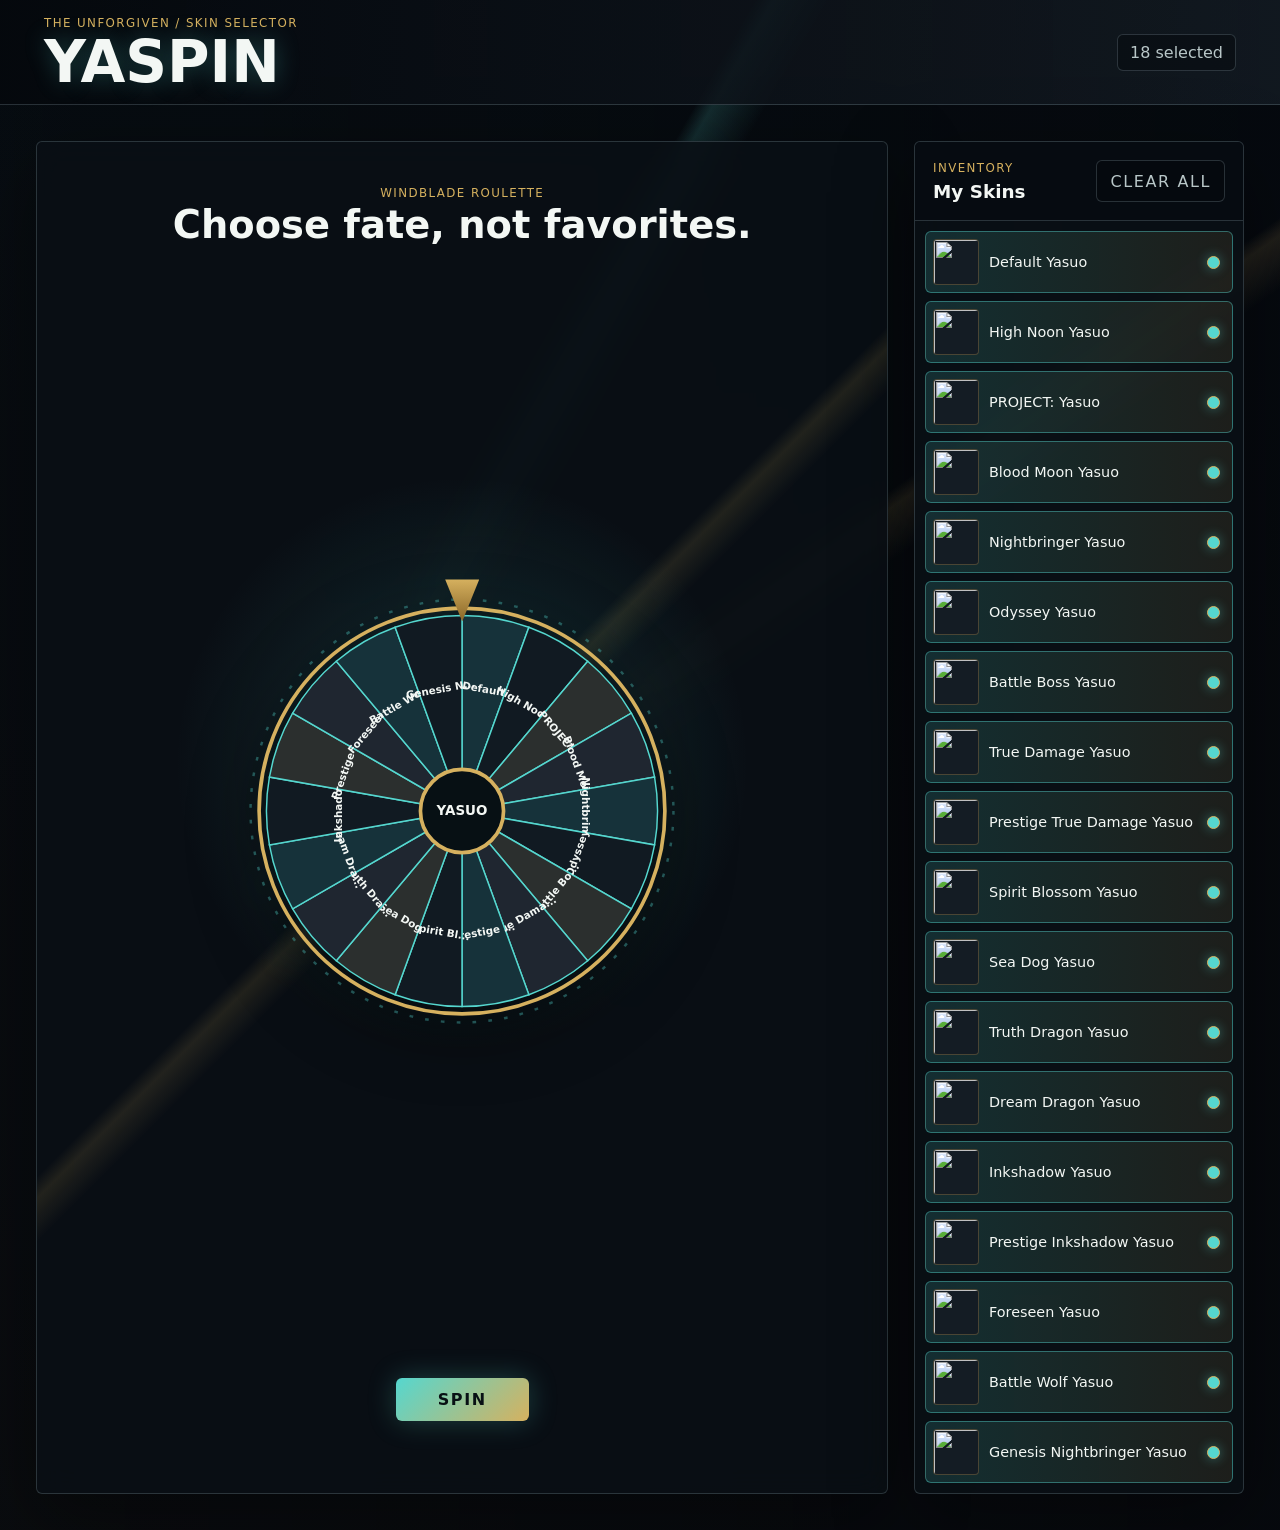
==== commit 441b4bdc: "feat: refresh Yaspin UI and split app modules" ====
--- a/index.html
+++ b/index.html
@@ -4,1154 +4,68 @@
 <meta charset="UTF-8">
 <meta name="viewport" content="width=device-width, initial-scale=1.0">
 <title>Yaspin</title>
-<style>
-  * { box-sizing: border-box; margin: 0; padding: 0; }
-
-  :root {
-    --bg-start: #0d0118;
-    --bg-mid:   #08081a;
-    --bg-end:   #000d18;
-    --panel:    #08001288;
-    --border:   #6b4fa028;
-    --border-md:#6b4fa044;
-    --accent:   #6b4fa0;
-    --glow:     #6b4fa055;
-    --text:     #ddd0f5;
-    --text-dim: #6b4fa0;
-    --seg1:     #1a0b38;
-    --seg2:     #0d0118;
-    --hub:      #060010;
-    --btn1:     #4a2878;
-    --btn2:     #2a1050;
-  }
-
-  body {
-    background: linear-gradient(135deg, var(--bg-start) 0%, var(--bg-mid) 50%, var(--bg-end) 100%);
-    height: 100vh;
-    font-family: 'Segoe UI', system-ui, -apple-system, sans-serif;
-    color: var(--text);
-    display: flex;
-    flex-direction: column;
-    overflow: hidden;
-  }
-
-  /* ── HEADER ── */
-  header {
-    display: flex;
-    align-items: center;
-    justify-content: center;
-    padding: 14px 20px;
-    border-bottom: 1px solid var(--border);
-    background: var(--panel);
-    flex-shrink: 0;
-    position: relative;
-  }
-  .header-title { text-align: center; }
-  header h1 {
-    font-size: 22px;
-    letter-spacing: 8px;
-    color: var(--text);
-    font-weight: 300;
-  }
-  header p {
-    color: var(--text-dim);
-    font-size: 9px;
-    letter-spacing: 3px;
-    margin-top: 2px;
-    text-transform: uppercase;
-  }
-
-  /* Settings gear — top-right of header */
-  #settings-btn {
-    position: absolute;
-    right: 18px;
-    top: 50%;
-    transform: translateY(-50%);
-    background: none;
-    border: 1px solid var(--border-md);
-    border-radius: 6px;
-    color: var(--text-dim);
-    width: 32px;
-    height: 32px;
-    display: flex;
-    align-items: center;
-    justify-content: center;
-    cursor: pointer;
-    transition: all 0.15s;
-  }
-  #settings-btn:hover {
-    border-color: var(--accent);
-    color: var(--text);
-  }
-  #settings-btn svg { display: block; }
-
-  /* Theme panel */
-  #theme-panel {
-    position: absolute;
-    top: calc(100% + 6px);
-    right: 12px;
-    background: linear-gradient(135deg, var(--bg-start), var(--bg-mid));
-    border: 1px solid var(--border-md);
-    border-radius: 8px;
-    padding: 14px;
-    z-index: 100;
-    min-width: 200px;
-    box-shadow: 0 8px 32px #00000066;
-    display: none;
-  }
-  #theme-panel.open { display: block; }
-  #theme-panel h3 {
-    font-size: 9px;
-    letter-spacing: 3px;
-    color: var(--text-dim);
-    text-transform: uppercase;
-    margin-bottom: 10px;
-  }
-  .theme-options { display: flex; flex-direction: column; gap: 4px; }
-  .theme-opt {
-    display: flex;
-    align-items: center;
-    gap: 10px;
-    padding: 7px 10px;
-    border-radius: 5px;
-    cursor: pointer;
-    border: 1px solid transparent;
-    transition: all 0.15s;
-  }
-  .theme-opt:hover { background: #ffffff0a; border-color: var(--border-md); }
-  .theme-opt.active { border-color: var(--accent); background: #ffffff08; }
-  .theme-swatch {
-    width: 14px;
-    height: 14px;
-    border-radius: 50%;
-    flex-shrink: 0;
-  }
-  .theme-opt span {
-    font-size: 11px;
-    letter-spacing: 1px;
-    color: var(--text);
-  }
-
-  /* ── MAIN LAYOUT ── */
-  .app {
-    display: flex;
-    flex: 1;
-    min-height: 0;
-    overflow: hidden;
-  }
-
-  /* ── WHEEL PANEL ── */
-  .wheel-panel {
-    flex: 1;
-    display: flex;
-    flex-direction: column;
-    align-items: center;
-    justify-content: center;
-    padding: 20px;
-    gap: 16px;
-    position: relative;
-    min-width: 0;
-  }
-
-  .wheel-wrapper {
-    position: relative;
-    width: min(58vh, calc(100vw - 280px));
-    height: min(58vh, calc(100vw - 280px));
-  }
-
-  .wheel-pointer {
-    position: absolute;
-    top: -12px;
-    left: 50%;
-    transform: translateX(-50%);
-    width: 0;
-    height: 0;
-    border-left: 9px solid transparent;
-    border-right: 9px solid transparent;
-    border-top: 18px solid var(--accent);
-    z-index: 10;
-    opacity: 0.9;
-  }
-
-  #wheel-svg {
-    width: 100%;
-    height: 100%;
-    filter: drop-shadow(0 2px 20px #00000055);
-    transition: transform 0s;
-  }
-
-  /* Preview panel */
-  #skin-preview {
-    display: flex;
-    align-items: center;
-    gap: 12px;
-    padding: 8px 14px;
-    background: var(--panel);
-    border: 1px solid var(--border);
-    border-radius: 6px;
-    width: 220px;
-    height: 52px;
-    flex-shrink: 0;
-  }
-  #preview-thumb {
-    width: 30px;
-    height: 42px;
-    object-fit: cover;
-    border-radius: 3px;
-    border: 1px solid var(--border-md);
-    background: var(--seg2);
-    flex-shrink: 0;
-    opacity: 0;
-    transition: opacity 0.2s;
-  }
-  #preview-thumb.loaded { opacity: 1; }
-  #preview-name {
-    font-size: 9px;
-    letter-spacing: 2px;
-    color: var(--text-dim);
-    text-transform: uppercase;
-    white-space: nowrap;
-    overflow: hidden;
-    text-overflow: ellipsis;
-  }
-  #preview-name.active { color: var(--text); }
-
-  /* Spin button */
-  #spin-btn {
-    background: linear-gradient(135deg, var(--btn1), var(--btn2));
-    border: 1px solid var(--border-md);
-    color: var(--text);
-    font-size: 13px;
-    letter-spacing: 5px;
-    padding: 11px 52px;
-    border-radius: 4px;
-    cursor: pointer;
-    text-transform: uppercase;
-    font-weight: 500;
-    transition: all 0.15s;
-    flex-shrink: 0;
-  }
-  #spin-btn:not(:disabled):hover {
-    border-color: var(--accent);
-    box-shadow: 0 0 16px var(--glow);
-  }
-  #spin-btn:disabled {
-    opacity: 0.35;
-    cursor: not-allowed;
-  }
-
-  .no-skins-msg {
-    font-size: 10px;
-    color: var(--text-dim);
-    letter-spacing: 1px;
-    display: none;
-  }
-
-  /* ── RESULT CARD ── */
-  #result-card {
-    position: absolute;
-    inset: 0;
-    background: linear-gradient(135deg, var(--bg-start)f0, var(--bg-mid)f0);
-    display: flex;
-    flex-direction: column;
-    align-items: center;
-    justify-content: center;
-    gap: 16px;
-    backdrop-filter: blur(8px);
-    z-index: 20;
-    opacity: 0;
-    pointer-events: none;
-    transition: opacity 0.4s ease;
-  }
-  #result-card.visible { opacity: 1; pointer-events: all; }
-  #result-skin-name {
-    font-size: 18px;
-    letter-spacing: 5px;
-    color: var(--text);
-    text-align: center;
-    font-weight: 300;
-    text-transform: uppercase;
-  }
-  #result-splash {
-    width: 260px;
-    border-radius: 6px;
-    border: 1px solid var(--border-md);
-    box-shadow: 0 4px 32px #00000066;
-  }
-  #spin-again-btn {
-    background: transparent;
-    border: 1px solid var(--border-md);
-    color: var(--text-dim);
-    padding: 8px 28px;
-    font-size: 10px;
-    letter-spacing: 3px;
-    cursor: pointer;
-    border-radius: 3px;
-    text-transform: uppercase;
-    transition: all 0.15s;
-  }
-  #spin-again-btn:hover { border-color: var(--accent); color: var(--text); }
-
-  /* ── SIDEBAR ── */
-  .sidebar {
-    width: 210px;
-    border-left: 1px solid var(--border);
-    display: flex;
-    flex-direction: column;
-    background: var(--panel);
-    flex-shrink: 0;
-    min-height: 0;
-  }
-  .sidebar-header {
-    padding: 10px 12px;
-    border-bottom: 1px solid var(--border);
-    display: flex;
-    align-items: center;
-    justify-content: space-between;
-    flex-shrink: 0;
-  }
-  .sidebar-header span {
-    font-size: 9px;
-    letter-spacing: 3px;
-    color: var(--text-dim);
-    text-transform: uppercase;
-  }
-  #toggle-all-btn {
-    font-size: 8px;
-    cursor: pointer;
-    letter-spacing: 1px;
-    background: none;
-    border: none;
-    text-transform: uppercase;
-    color: var(--text-dim);
-    transition: color 0.15s;
-  }
-  #toggle-all-btn:hover { color: var(--text); }
-
-  #skin-list {
-    flex: 1;
-    min-height: 0;
-    overflow: hidden;
-    padding: 4px;
-    display: flex;
-    flex-direction: column;
-    gap: 2px;
-  }
-
-  .skin-item {
-    flex: 1;
-    min-height: 0;
-    display: flex;
-    align-items: center;
-    gap: 8px;
-    padding: 0 8px;
-    border-radius: 4px;
-    cursor: pointer;
-    border: 1px solid transparent;
-    transition: all 0.12s;
-    background: transparent;
-    user-select: none;
-    overflow: hidden;
-  }
-  .skin-item.active { border-color: var(--border); background: #ffffff06; }
-  .skin-item.inactive { opacity: 0.38; }
-  .skin-item:hover { background: #ffffff08; border-color: var(--border-md); }
-
-  .skin-thumb {
-    width: 24px;
-    height: 24px;
-    border-radius: 3px;
-    object-fit: cover;
-    border: 1px solid var(--border);
-    background: var(--seg2);
-    flex-shrink: 0;
-  }
-  .skin-label {
-    flex: 1;
-    font-size: 9px;
-    color: var(--text);
-    white-space: nowrap;
-    overflow: hidden;
-    text-overflow: ellipsis;
-    letter-spacing: 0.3px;
-    min-width: 0;
-  }
-  .toggle-dot {
-    width: 6px;
-    height: 6px;
-    border-radius: 50%;
-    background: var(--accent);
-    flex-shrink: 0;
-    transition: all 0.12s;
-  }
-  .skin-item.inactive .toggle-dot { background: var(--border-md); }
-
-  #wheel-roulette-panel {
-    display: flex;
-    align-items: center;
-    justify-content: center;
-    flex: 1;
-    min-height: 0;
-  }
-
-  /* ── MODE TABS ── */
-  #mode-tabs {
-    display: flex;
-    gap: 4px;
-    flex-shrink: 0;
-  }
-  .mode-tab {
-    background: none;
-    border: 1px solid var(--border-md);
-    color: var(--text-dim);
-    font-size: 9px;
-    letter-spacing: 2px;
-    padding: 6px 16px;
-    border-radius: 4px;
-    cursor: pointer;
-    text-transform: uppercase;
-    transition: all 0.15s;
-  }
-  .mode-tab:hover { border-color: var(--border-md); color: var(--text); }
-  .mode-tab.active {
-    background: var(--accent);
-    border-color: var(--accent);
-    color: #fff;
-  }
-  .mode-tab:disabled { opacity: 0.35; cursor: not-allowed; }
-  /* ── ROULETTE 3D ── */
-  #wheel-roulette-panel.roulette-active {
-    perspective: 500px;
-    perspective-origin: 50% 5%;
-  }
-  #wheel-roulette-panel.roulette-active .wheel-wrapper {
-    transform: rotateX(52deg);
-  }
-  #wheel-roulette-panel.roulette-active .wheel-pointer {
-    /* pointer floats above the tilted wheel — keep it flat */
-    transform: translateX(-50%) rotateX(-52deg);
-  }
-  #roulette-ball {
-    position: absolute;
-    width: 10px;
-    height: 10px;
-    border-radius: 50%;
-    background: var(--text);
-    box-shadow: 0 0 6px var(--glow), 0 0 2px #fff;
-    top: 50%;
-    left: 50%;
-    margin: -5px 0 0 -5px;
-    transform-origin: 5px 5px;
-    display: none;
-    z-index: 5;
-    pointer-events: none;
-  }
-  @keyframes rouletteOrbit {
-    from { transform: rotate(0deg) translateX(var(--orbit-r)) rotate(0deg); }
-    to   { transform: rotate(360deg) translateX(var(--orbit-r)) rotate(-360deg); }
-  }
-
-  /* ── PLINKO ── */
-  #plinko-panel {
-    align-items: center;
-    justify-content: center;
-    flex: 1;
-    min-height: 0;
-  }
-  #plinko-svg {
-    max-height: 100%;
-    max-width: 100%;
-  }
-</style>
+<link rel="stylesheet" href="styles/main.css">
 </head>
 <body>
-
-<header>
-  <div class="header-title">
+<header class="site-header">
+  <div>
+    <p class="eyebrow">The Unforgiven / Skin Selector</p>
     <h1>YASPIN</h1>
-    <p>The Unforgiven · Skin Selector</p>
   </div>
-  <button id="settings-btn" title="Change theme">
-    <svg width="14" height="14" viewBox="0 0 24 24" fill="none" stroke="currentColor" stroke-width="2" stroke-linecap="round" stroke-linejoin="round">
-      <circle cx="12" cy="12" r="3"/>
-      <path d="M19.4 15a1.65 1.65 0 0 0 .33 1.82l.06.06a2 2 0 0 1-2.83 2.83l-.06-.06a1.65 1.65 0 0 0-1.82-.33 1.65 1.65 0 0 0-1 1.51V21a2 2 0 0 1-4 0v-.09A1.65 1.65 0 0 0 9 19.4a1.65 1.65 0 0 0-1.82.33l-.06.06a2 2 0 0 1-2.83-2.83l.06-.06A1.65 1.65 0 0 0 4.68 15a1.65 1.65 0 0 0-1.51-1H3a2 2 0 0 1 0-4h.09A1.65 1.65 0 0 0 4.6 9a1.65 1.65 0 0 0-.33-1.82l-.06-.06a2 2 0 0 1 2.83-2.83l.06.06A1.65 1.65 0 0 0 9 4.68a1.65 1.65 0 0 0 1-1.51V3a2 2 0 0 1 4 0v.09a1.65 1.65 0 0 0 1 1.51 1.65 1.65 0 0 0 1.82-.33l.06-.06a2 2 0 0 1 2.83 2.83l-.06.06A1.65 1.65 0 0 0 19.4 9a1.65 1.65 0 0 0 1.51 1H21a2 2 0 0 1 0 4h-.09a1.65 1.65 0 0 0-1.51 1z"/>
-    </svg>
-  </button>
-  <div id="theme-panel">
-    <h3>Theme</h3>
-    <div class="theme-options" id="theme-options"></div>
-  </div>
+  <p class="selected-summary" id="selected-summary">18 selected</p>
 </header>
 
-<div class="app">
-  <div class="wheel-panel">
-    <div id="mode-tabs">
-      <button class="mode-tab active" data-mode="wheel">Wheel</button>
-      <button class="mode-tab" data-mode="roulette">Roulette</button>
-      <button class="mode-tab" data-mode="plinko">Plinko</button>
+<main class="app" id="app">
+  <section class="wheel-panel" aria-labelledby="wheel-heading">
+    <div class="wheel-copy">
+      <p class="eyebrow">Windblade roulette</p>
+      <h2 id="wheel-heading">Choose fate, not favorites.</h2>
     </div>
-    <div id="wheel-roulette-panel">
+
+    <div class="wheel-stage">
       <div class="wheel-wrapper">
-        <div class="wheel-pointer"></div>
-        <svg id="wheel-svg" viewBox="0 0 360 360"></svg>
-        <div id="roulette-ball"></div>
+        <div class="wheel-pointer" aria-hidden="true"></div>
+        <svg id="wheel-svg" class="wheel-svg" viewBox="0 0 360 360" role="img" aria-label="Yasuo skin wheel"></svg>
       </div>
     </div>
-    <div id="plinko-panel" style="display:none; width:100%;">
-      <svg id="plinko-svg" viewBox="0 0 300 500" width="100%" height="100%"
-           style="display:block;"></svg>
+
+    <div class="spin-controls">
+      <button id="spin-btn" class="primary-action" type="button">Spin</button>
+      <span class="no-skins-msg" id="no-skins-msg" role="status" aria-live="polite">Select at least one skin</span>
     </div>
-    <div id="skin-preview">
-      <img id="preview-thumb" alt="" />
-      <span id="preview-name">Hover a segment</span>
+  </section>
+
+  <aside class="sidebar" aria-labelledby="skins-heading">
+    <div class="sidebar-header">
+      <div>
+        <p class="eyebrow">Inventory</p>
+        <h2 id="skins-heading">My Skins</h2>
+      </div>
+      <button id="toggle-all-btn" class="secondary-action" type="button">Clear all</button>
     </div>
-    <button id="spin-btn">SPIN</button>
-    <span class="no-skins-msg" id="no-skins-msg">Select at least one skin</span>
+    <div class="skin-list" id="skin-list" aria-label="Eligible Yasuo skins"></div>
+  </aside>
+</main>
 
-    <div id="result-card">
-      <div id="result-skin-name"></div>
-      <img id="result-splash" alt=""/>
-      <button id="spin-again-btn">Spin Again</button>
+<section id="result-card" class="result-card" role="dialog" aria-modal="true" aria-labelledby="result-skin-name" aria-describedby="result-kicker" hidden>
+  <div class="result-shell">
+    <p class="eyebrow" id="result-kicker">Fate picked</p>
+    <h2 id="result-skin-name"></h2>
+    <div class="result-image-wrap">
+      <img id="result-splash" width="560" height="330" alt="">
+    </div>
+    <div class="result-actions">
+      <button id="spin-again-btn" class="primary-action" type="button">Spin again</button>
+      <button id="close-result-btn" class="secondary-action" type="button">Back</button>
     </div>
   </div>
+</section>
 
-  <div class="sidebar">
-    <div class="sidebar-header">
-      <span>Skins</span>
-      <button id="toggle-all-btn">All / None</button>
-    </div>
-    <div id="skin-list"></div>
-  </div>
-</div>
-
-<script>
-  // ── THEMES ──
-  const THEMES = {
-    void: {
-      name: 'Void', swatch: '#6b4fa0',
-      vars: { '--bg-start':'#0d0118','--bg-mid':'#08081a','--bg-end':'#000d18',
-               '--panel':'#08001288','--border':'#6b4fa028','--border-md':'#6b4fa044',
-               '--accent':'#6b4fa0','--glow':'#6b4fa044','--text':'#ddd0f5',
-               '--text-dim':'#6b4fa0','--seg1':'#1a0b38','--seg2':'#0d0118',
-               '--hub':'#060010','--btn1':'#4a2878','--btn2':'#2a1050' },
-    },
-    bloodmoon: {
-      name: 'Blood Moon', swatch: '#c02040',
-      vars: { '--bg-start':'#110005','--bg-mid':'#0d0208','--bg-end':'#0a0005',
-               '--panel':'#0d000588','--border':'#c0204028','--border-md':'#c0204044',
-               '--accent':'#c02040','--glow':'#c0204044','--text':'#f5d0d8',
-               '--text-dim':'#c02040','--seg1':'#2a0510','--seg2':'#110005',
-               '--hub':'#080003','--btn1':'#7a1428','--btn2':'#3a0810' },
-    },
-    highnoon: {
-      name: 'High Noon', swatch: '#c8922a',
-      vars: { '--bg-start':'#100d00','--bg-mid':'#0c0a02','--bg-end':'#0a0800',
-               '--panel':'#0d0a0088','--border':'#c8922a28','--border-md':'#c8922a44',
-               '--accent':'#c8922a','--glow':'#c8922a44','--text':'#f5e8c0',
-               '--text-dim':'#c8922a','--seg1':'#2a1e06','--seg2':'#100d00',
-               '--hub':'#080600','--btn1':'#7a5818','--btn2':'#3a2808' },
-    },
-    project: {
-      name: 'PROJECT', swatch: '#00b4cc',
-      vars: { '--bg-start':'#001518','--bg-mid':'#00080d','--bg-end':'#000c10',
-               '--panel':'#00101488','--border':'#00b4cc28','--border-md':'#00b4cc44',
-               '--accent':'#00b4cc','--glow':'#00b4cc44','--text':'#c0f0f8',
-               '--text-dim':'#00b4cc','--seg1':'#041e24','--seg2':'#001518',
-               '--hub':'#000b0e','--btn1':'#007888','--btn2':'#003840' },
-    },
-    spiritblossom: {
-      name: 'Spirit Blossom', swatch: '#cc4a8a',
-      vars: { '--bg-start':'#100414','--bg-mid':'#0a020e','--bg-end':'#0d0010',
-               '--panel':'#0d001488','--border':'#cc4a8a28','--border-md':'#cc4a8a44',
-               '--accent':'#cc4a8a','--glow':'#cc4a8a44','--text':'#f5c8e8',
-               '--text-dim':'#cc4a8a','--seg1':'#280a20','--seg2':'#100414',
-               '--hub':'#080010','--btn1':'#882060','--btn2':'#440030' },
-    },
-    odyssey: {
-      name: 'Odyssey', swatch: '#2255cc',
-      vars: { '--bg-start':'#000d1c','--bg-mid':'#000810','--bg-end':'#000a14',
-               '--panel':'#00081488','--border':'#2255cc28','--border-md':'#2255cc44',
-               '--accent':'#2255cc','--glow':'#2255cc44','--text':'#c0d0f8',
-               '--text-dim':'#2255cc','--seg1':'#060f2a','--seg2':'#000d1c',
-               '--hub':'#00060f','--btn1':'#183888','--btn2':'#0c1c44' },
-    },
-  };
-
-  let activeTheme = 'void';
-
-  function applyTheme(key) {
-    const theme = THEMES[key];
-    if (!theme) return;
-    activeTheme = key;
-    const root = document.documentElement;
-    for (const [k, v] of Object.entries(theme.vars)) root.style.setProperty(k, v);
-    // Update active state in panel
-    document.querySelectorAll('.theme-opt').forEach(el => {
-      el.classList.toggle('active', el.dataset.theme === key);
-    });
-    // Re-render wheel with new colors
-    renderWheel();
-    if (activeMode === 'plinko') renderPlinko();
-    // Persist
-    try { localStorage.setItem('yaspin_theme', key); } catch(_) {}
-  }
-
-  // Build theme panel options
-  const themeOptionsEl = document.getElementById('theme-options');
-  for (const [key, theme] of Object.entries(THEMES)) {
-    const opt = document.createElement('div');
-    opt.className = 'theme-opt';
-    opt.dataset.theme = key;
-    opt.innerHTML = `<div class="theme-swatch" style="background:${theme.swatch}"></div><span>${theme.name}</span>`;
-    opt.addEventListener('click', () => { applyTheme(key); });
-    themeOptionsEl.appendChild(opt);
-  }
-
-  // Settings gear toggle
-  const settingsBtn = document.getElementById('settings-btn');
-  const themePanel  = document.getElementById('theme-panel');
-  settingsBtn.addEventListener('click', e => {
-    e.stopPropagation();
-    themePanel.classList.toggle('open');
-  });
-  document.addEventListener('click', () => themePanel.classList.remove('open'));
-  themePanel.addEventListener('click', e => e.stopPropagation());
-
-  // Load saved theme preference (apply later, after DOM refs are ready)
-  try {
-    const saved = localStorage.getItem('yaspin_theme');
-    if (saved && THEMES[saved]) activeTheme = saved;
-  } catch(_) {}
-  // Apply CSS vars immediately (no renderWheel yet — wheel DOM not ready)
-  (function applyCssVarsOnly(key) {
-    const theme = THEMES[key];
-    if (!theme) return;
-    const root = document.documentElement;
-    for (const [k, v] of Object.entries(theme.vars)) root.style.setProperty(k, v);
-    document.querySelectorAll('.theme-opt').forEach(el =>
-      el.classList.toggle('active', el.dataset.theme === key));
-  })(activeTheme);
-
-  // ── MODE ──
-  let activeMode = 'wheel';
-  try { const m = localStorage.getItem('yaspin_mode'); if (m) activeMode = m; } catch(_) {}
-
-  function setMode(mode) {
-    activeMode = mode;
-    try { localStorage.setItem('yaspin_mode', mode); } catch(_) {}
-
-    document.querySelectorAll('.mode-tab').forEach(t =>
-      t.classList.toggle('active', t.dataset.mode === mode));
-
-    document.getElementById('wheel-roulette-panel').style.display =
-      mode === 'plinko' ? 'none' : 'flex';
-    document.getElementById('plinko-panel').style.display =
-      mode === 'plinko' ? 'flex' : 'none';
-
-    if (mode === 'plinko') renderPlinko();
-    else renderWheel();
-
-    // Roulette tilt
-    const wrPanel = document.getElementById('wheel-roulette-panel');
-    wrPanel.classList.toggle('roulette-active', mode === 'roulette');
-  }
-
-  document.getElementById('mode-tabs').addEventListener('click', e => {
-    const tab = e.target.closest('.mode-tab');
-    if (tab && !isSpinning) setMode(tab.dataset.mode);
-  });
-
-  // ── SKINS ──
-  const SKINS = [
-    { num: 0,  name: 'Default Yasuo' },
-    { num: 1,  name: 'High Noon Yasuo' },
-    { num: 2,  name: 'PROJECT: Yasuo' },
-    { num: 3,  name: 'Blood Moon Yasuo' },
-    { num: 9,  name: 'Nightbringer Yasuo' },
-    { num: 10, name: 'Odyssey Yasuo' },
-    { num: 17, name: 'Battle Boss Yasuo' },
-    { num: 18, name: 'True Damage Yasuo' },
-    { num: 35, name: 'Prestige True Damage Yasuo' },
-    { num: 36, name: 'Spirit Blossom Yasuo' },
-    { num: 45, name: 'Sea Dog Yasuo' },
-    { num: 54, name: 'Truth Dragon Yasuo' },
-    { num: 55, name: 'Dream Dragon Yasuo' },
-    { num: 56, name: 'Inkshadow Yasuo' },
-    { num: 57, name: 'Prestige Inkshadow Yasuo' },
-    { num: 68, name: 'Foreseen Yasuo' },
-    { num: 77, name: 'Battle Wolf Yasuo' },
-    { num: 87, name: 'Genesis Nightbringer Yasuo' },
-  ];
-
-  const DDR      = 'https://ddragon.leagueoflegends.com/cdn/img/champion';
-  const thumbUrl = num => `${DDR}/loading/Yasuo_${num}.jpg`;
-  const splashUrl= num => `${DDR}/splash/Yasuo_${num}.jpg`;
-  const LS_KEY   = 'yaspin_enabled_skins';
-
-  function loadEnabled() {
-    try { const r = localStorage.getItem(LS_KEY); if (r) return new Set(JSON.parse(r)); } catch(_) {}
-    return new Set(SKINS.map(s => s.num));
-  }
-  function saveEnabled(s) {
-    try { localStorage.setItem(LS_KEY, JSON.stringify([...s])); } catch(_) {}
-  }
-
-  let enabled = loadEnabled();
-  let isSpinning = false;
-  let currentRotation = 0;
-
-  const skinList      = document.getElementById('skin-list');
-  const spinBtn       = document.getElementById('spin-btn');
-  const noSkinsMsg    = document.getElementById('no-skins-msg');
-  const wheelSvg      = document.getElementById('wheel-svg');
-  const resultCard    = document.getElementById('result-card');
-  const resultSkinName= document.getElementById('result-skin-name');
-  const resultSplash  = document.getElementById('result-splash');
-
-  // ── SVG HELPERS ──
-  const SVG_NS = 'http://www.w3.org/2000/svg';
-  function svgEl(tag, attrs) {
-    const el = document.createElementNS(SVG_NS, tag);
-    for (const [k, v] of Object.entries(attrs)) el.setAttribute(k, v);
-    return el;
-  }
-
-  function themeColor(varName) {
-    return THEMES[activeTheme].vars[varName] || '#888';
-  }
-
-  function appendWheelDecor(svg, cx, cy, r, innerR) {
-    svg.appendChild(svgEl('circle', { cx, cy, r: r + 2, fill: 'none', stroke: themeColor('--border'), 'stroke-width': '2' }));
-    svg.appendChild(svgEl('circle', { cx, cy, r: innerR, fill: themeColor('--hub'), stroke: themeColor('--border-md'), 'stroke-width': '1.5' }));
-    const t = svgEl('text', { x: cx, y: cy, 'text-anchor': 'middle', 'dominant-baseline': 'middle',
-      fill: themeColor('--text-dim'), 'font-size': '7', 'letter-spacing': '1.5', 'font-family': 'Segoe UI, system-ui, sans-serif' });
-    t.textContent = 'YASUO';
-    svg.appendChild(t);
-  }
-
-  function renderSidebar() {
-    skinList.innerHTML = '';
-    SKINS.forEach(skin => {
-      const isActive = enabled.has(skin.num);
-      const item = document.createElement('div');
-      item.className = 'skin-item ' + (isActive ? 'active' : 'inactive');
-      item.dataset.num = skin.num;
-      item.innerHTML = `
-        <img class="skin-thumb" src="${thumbUrl(skin.num)}" alt="${skin.name}" loading="lazy"/>
-        <span class="skin-label">${skin.name}</span>
-        <div class="toggle-dot"></div>
-      `;
-      skinList.appendChild(item);
-    });
-  }
-
-  skinList.addEventListener('click', e => {
-    const item = e.target.closest('.skin-item');
-    if (item) toggleSkin(+item.dataset.num);
-  });
-
-  function afterEnabledChange() {
-    saveEnabled(enabled);
-    renderSidebar();
-    if (!isSpinning) renderWheel();
-    if (!isSpinning && activeMode === 'plinko') renderPlinko();
-    updateSpinBtn();
-  }
-
-  function toggleSkin(num) {
-    if (enabled.has(num)) enabled.delete(num); else enabled.add(num);
-    afterEnabledChange();
-  }
-
-  document.getElementById('toggle-all-btn').addEventListener('click', () => {
-    if (enabled.size === SKINS.length) enabled.clear();
-    else SKINS.forEach(s => enabled.add(s.num));
-    afterEnabledChange();
-  });
-
-  function updateSpinBtn() {
-    if (enabled.size === 0) {
-      spinBtn.disabled = true;
-      noSkinsMsg.style.display = 'block';
-    } else {
-      spinBtn.disabled = isSpinning;
-      noSkinsMsg.style.display = 'none';
-    }
-  }
-
-  function renderWheel() {
-    const cx = 180, cy = 180, r = 160, innerR = 28;
-    const activeSkins = SKINS.filter(s => enabled.has(s.num));
-    wheelSvg.innerHTML = '';
-
-    if (activeSkins.length === 0) {
-      wheelSvg.appendChild(svgEl('circle', { cx, cy, r, fill: themeColor('--seg2'), stroke: themeColor('--border-md'), 'stroke-width': '1.5' }));
-      appendWheelDecor(wheelSvg, cx, cy, r, innerR);
-      return;
-    }
-
-    const segAngle = 360 / activeSkins.length;
-    const br = r * 0.10; // badge radius
-
-    const defs = svgEl('defs', {});
-    wheelSvg.appendChild(defs);
-
-    activeSkins.forEach((skin, i) => {
-      const startAngle = i * segAngle - 90;
-      const endAngle   = startAngle + segAngle;
-      const startRad   = startAngle * Math.PI / 180;
-      const endRad     = endAngle   * Math.PI / 180;
-
-      const x1 = cx + r * Math.cos(startRad), y1 = cy + r * Math.sin(startRad);
-      const x2 = cx + r * Math.cos(endRad),   y2 = cy + r * Math.sin(endRad);
-      const largeArc = segAngle > 180 ? 1 : 0;
-
-      wheelSvg.appendChild(svgEl('path', {
-        d: activeSkins.length === 1
-          ? `M ${cx} ${cy - r} A ${r} ${r} 0 1 1 ${cx - 0.01} ${cy - r} Z`
-          : `M ${cx} ${cy} L ${x1} ${y1} A ${r} ${r} 0 ${largeArc} 1 ${x2} ${y2} Z`,
-        fill: i % 2 === 0 ? themeColor('--seg1') : themeColor('--seg2'),
-        stroke: themeColor('--border'),
-        'stroke-width': '1',
-      }));
-
-      // Thumbnail badge
-      const midAngle = (startAngle + segAngle / 2) * Math.PI / 180;
-      const bx = cx + r * 0.68 * Math.cos(midAngle);
-      const by = cy + r * 0.68 * Math.sin(midAngle);
-      const clipId = `tc-${i}`;
-      const cp = svgEl('clipPath', { id: clipId });
-      cp.appendChild(svgEl('circle', { cx: bx, cy: by, r: br }));
-      defs.appendChild(cp);
-
-      wheelSvg.appendChild(svgEl('image', {
-        href: thumbUrl(skin.num),
-        x: bx - br, y: by - br * 2.5,
-        width: br * 2, height: br * 5,
-        'clip-path': `url(#${clipId})`,
-        preserveAspectRatio: 'xMidYMin slice',
-      }));
-
-      wheelSvg.appendChild(svgEl('circle', {
-        cx: bx, cy: by, r: br,
-        fill: 'none', stroke: themeColor('--border-md'), 'stroke-width': '1',
-      }));
-    });
-
-    appendWheelDecor(wheelSvg, cx, cy, r, innerR);
-  }
-
-  function renderPlinko() {
-    const svg = document.getElementById('plinko-svg');
-    svg.innerHTML = '';
-    const activeSkins = SKINS.filter(s => enabled.has(s.num));
-    if (!activeSkins.length) return;
-
-    const W = 300, H = 500;
-    const SLOT_H = 70;
-    const PEG_ROWS = 8, PEG_COLS = 7;
-    const pegStartY = 60, pegEndY = H - SLOT_H - 30;
-    const pegSpacingY = (pegEndY - pegStartY) / (PEG_ROWS - 1);
-    const pegSpacingX = W / (PEG_COLS + 1);
-    const slotW = W / activeSkins.length;
-    const acc = themeColor('--accent');
-    const seg1 = themeColor('--seg1');
-    const seg2 = themeColor('--seg2');
-    const borderMd = themeColor('--border-md');
-    const textColor = themeColor('--text');
-
-    const SVG_NS = 'http://www.w3.org/2000/svg';
-    function el(tag, attrs) {
-      const e = document.createElementNS(SVG_NS, tag);
-      for (const [k,v] of Object.entries(attrs)) e.setAttribute(k,v);
-      return e;
-    }
-
-    // defs block first (clipPaths added below)
-    const defs = document.createElementNS(SVG_NS, 'defs');
-    svg.appendChild(defs);
-
-    // Board background
-    svg.appendChild(el('rect', { x:0, y:0, width:W, height:H, fill:seg2, rx:6 }));
-
-    // Drop chute at top center
-    svg.appendChild(el('rect', { x: W/2-10, y:4, width:20, height:16, rx:3,
-      fill: seg1, stroke: acc, 'stroke-width':'1' }));
-    // Arrow down
-    const arrow = document.createElementNS(SVG_NS, 'polygon');
-    arrow.setAttribute('points', `${W/2-5},20 ${W/2+5},20 ${W/2},28`);
-    arrow.setAttribute('fill', acc);
-    svg.appendChild(arrow);
-
-    // Pegs (staggered)
-    for (let row = 0; row < PEG_ROWS; row++) {
-      const cols = row % 2 === 0 ? PEG_COLS : PEG_COLS - 1;
-      const offsetX = row % 2 === 0 ? pegSpacingX : pegSpacingX * 1.5;
-      const y = pegStartY + row * pegSpacingY;
-      for (let col = 0; col < cols; col++) {
-        const x = offsetX + col * pegSpacingX;
-        svg.appendChild(el('circle', { cx: x, cy: y, r: 4,
-          fill: acc, opacity: '0.85' }));
-      }
-    }
-
-    // Slots at bottom
-    const slotY = H - SLOT_H;
-    activeSkins.forEach((skin, i) => {
-      const x = i * slotW;
-      const fill = i % 2 === 0 ? seg1 : seg2;
-      svg.appendChild(el('rect', {
-        id: `plinko-slot-${i}`,
-        x, y: slotY, width: slotW, height: SLOT_H,
-        fill, stroke: borderMd, 'stroke-width': '0.5', rx: 2,
-      }));
-      // Thumbnail clipped to slot
-      const clipId = `pslot-clip-${i}`;
-      const cp = el('clipPath', { id: clipId });
-      cp.appendChild(el('rect', { x, y: slotY + 2, width: slotW, height: SLOT_H - 2, rx: 2 }));
-      defs.appendChild(cp);
-      svg.appendChild(el('image', {
-        href: thumbUrl(skin.num),
-        x, y: slotY + 2,
-        width: slotW, height: SLOT_H - 2,
-        preserveAspectRatio: 'xMidYMid slice',
-        'clip-path': `url(#${clipId})`,
-        opacity: '0.55',
-      }));
-    });
-
-    // Plinko ball (hidden initially)
-    svg.appendChild(el('circle', {
-      id: 'plinko-ball',
-      cx: W/2, cy: 20, r: 7,
-      fill: textColor, opacity: '0.95',
-      style: 'display:none',
-    }));
-  }
-
-  function calcPlinkoPath(winnerIdx, numSlots) {
-    const W = 300;
-    const SLOT_H = 70;
-    const PEG_ROWS = 8;
-    const pegStartY = 60;
-    const pegEndY = 500 - SLOT_H - 30;
-    const pegSpacingY = (pegEndY - pegStartY) / (PEG_ROWS - 1);
-    const slotW = W / numSlots;
-    const winnerX = slotW * (winnerIdx + 0.5);
-    const margin = slotW * 0.5;
-
-    const waypoints = [];
-    let x = W / 2;
-
-    for (let row = 0; row < PEG_ROWS; row++) {
-      const remaining = PEG_ROWS - 1 - row;
-      const needed = winnerX - x;
-      const bias = remaining > 0 ? needed / (remaining + 1) : needed;
-      const jitter = (Math.random() - 0.5) * slotW * 0.8;
-      x = Math.max(margin, Math.min(W - margin, x + bias + jitter));
-      const y = pegStartY + row * pegSpacingY;
-      waypoints.push({ x, y, pause: 150 });
-    }
-
-    // Final landing in slot
-    waypoints.push({ x: winnerX, y: 500 - SLOT_H + 10, pause: 0 });
-    return waypoints;
-  }
-
-  function runPlinko(winner) {
-    const activeSkins = SKINS.filter(s => enabled.has(s.num));
-    const winnerIdx = activeSkins.findIndex(s => s.num === winner.num);
-    const numSlots = activeSkins.length;
-    const W = 300;
-
-    renderPlinko(); // ensure fresh board
-
-    const svg = document.getElementById('plinko-svg');
-    const ball = svg.querySelector('#plinko-ball');
-    if (!ball) { isSpinning = false; updateSpinBtn(); return; }
-    ball.style.display = '';
-
-    const waypoints = calcPlinkoPath(winnerIdx, numSlots);
-    let wpIdx = 0;
-
-    function step() {
-      if (wpIdx >= waypoints.length) {
-        // Flash winning slot
-        const slot = svg.querySelector(`#plinko-slot-${winnerIdx}`);
-        if (slot) {
-          slot.setAttribute('stroke', themeColor('--accent'));
-          slot.setAttribute('stroke-width', '2');
-          slot.setAttribute('fill', themeColor('--accent') + '44');
-        }
-        setTimeout(() => {
-          ball.style.display = 'none';
-          isSpinning = false;
-          document.querySelectorAll('.mode-tab').forEach(t => t.disabled = false);
-          showResult(winner);
-        }, 400);
-        return;
-      }
-
-      const wp = waypoints[wpIdx++];
-      ball.setAttribute('cx', wp.x);
-      ball.setAttribute('cy', wp.y);
-
-      // Update preview to column the ball is over
-      const colIdx = Math.max(0, Math.min(
-        Math.floor(wp.x / (W / numSlots)),
-        numSlots - 1
-      ));
-      updatePreview(activeSkins[colIdx]);
-
-      setTimeout(step, wp.pause || 0);
-    }
-
-    step();
-  }
-
-  applyTheme(activeTheme);
-  setMode(activeMode);
-  renderSidebar();
-  updateSpinBtn();
-
-  // ── PREVIEW PANEL ──
-  const previewThumb = document.getElementById('preview-thumb');
-  const previewName  = document.getElementById('preview-name');
-
-  function updatePreview(skin) {
-    if (!skin) {
-      previewName.textContent = 'Hover a segment';
-      previewName.classList.remove('active');
-      previewThumb.classList.remove('loaded');
-      return;
-    }
-    previewThumb.src = thumbUrl(skin.num);
-    previewThumb.onload = () => previewThumb.classList.add('loaded');
-    previewName.textContent = skin.name;
-    previewName.classList.add('active');
-  }
-
-  function angleToSkinIndex(angleDeg, skins) {
-    const seg = 360 / skins.length;
-    return Math.floor(((angleDeg + 90) % 360 + 360) % 360 / seg) % skins.length;
-  }
-
-  wheelSvg.addEventListener('mousemove', e => {
-    if (isSpinning) return;
-    const activeSkins = SKINS.filter(s => enabled.has(s.num));
-    if (!activeSkins.length) return;
-    const rect = wheelSvg.getBoundingClientRect();
-    const dx = e.clientX - (rect.left + rect.width / 2);
-    const dy = e.clientY - (rect.top  + rect.height / 2);
-    const dist = Math.sqrt(dx*dx + dy*dy);
-    if (dist < rect.width * 0.08 || dist > rect.width * 0.5) { updatePreview(null); return; }
-    updatePreview(activeSkins[angleToSkinIndex(Math.atan2(dy, dx) * 180 / Math.PI - currentRotation, activeSkins)]);
-  });
-
-  wheelSvg.addEventListener('mouseleave', () => { if (!isSpinning) updatePreview(null); });
-
-  // ── LIVE SPIN TRACKING ──
-  let trackingRaf = null;
-
-  function startSpinTracking(activeSkins) {
-    function tick() {
-      const m = window.getComputedStyle(wheelSvg).transform;
-      const v = m.match(/matrix\(([^)]+)\)/);
-      if (v) {
-        const p = v[1].split(',').map(Number);
-        const deg = Math.atan2(p[1], p[0]) * 180 / Math.PI;
-        updatePreview(activeSkins[angleToSkinIndex(-90 - deg, activeSkins)]);
-      }
-      trackingRaf = requestAnimationFrame(tick);
-    }
-    trackingRaf = requestAnimationFrame(tick);
-  }
-
-  function stopSpinTracking() {
-    if (trackingRaf) { cancelAnimationFrame(trackingRaf); trackingRaf = null; }
-  }
-
-  // ── ROULETTE BALL ──
-  const rouletteBall = document.getElementById('roulette-ball');
-
-  function startRouletteOrbit() {
-    const r = Math.round(wheelSvg.getBoundingClientRect().width * 0.49);
-    rouletteBall.style.setProperty('--orbit-r', `${r}px`);
-    rouletteBall.style.display = 'block';
-    rouletteBall.style.animation = 'none';
-    void rouletteBall.offsetWidth;
-    rouletteBall.style.animation =
-      'rouletteOrbit 0.65s linear 0s 6 forwards, rouletteOrbit 1.7s ease-out 3.9s 1 forwards';
-  }
-
-  function stopRouletteOrbit() {
-    rouletteBall.style.animation = 'none';
-    rouletteBall.style.transition = 'transform 0.3s ease-in';
-    rouletteBall.style.transform = 'rotate(0deg) translateX(calc(var(--orbit-r) * 0.4)) rotate(0deg)';
-    setTimeout(() => {
-      rouletteBall.style.display = 'none';
-      rouletteBall.style.transition = '';
-      rouletteBall.style.transform = '';
-    }, 350);
-  }
-
-  // ── SPIN ──
-  function spin() {
-    if (isSpinning) return;
-    const activeSkins = SKINS.filter(s => enabled.has(s.num));
-    if (!activeSkins.length) return;
-
-    isSpinning = true;
-    spinBtn.disabled = true;
-    document.querySelectorAll('.mode-tab').forEach(t => t.disabled = true);
-
-    const winnerIdx = Math.floor(Math.random() * activeSkins.length);
-    const winner    = activeSkins[winnerIdx];
-
-    // ── PLINKO PATH ──
-    if (activeMode === 'plinko') {
-      runPlinko(winner);
-      return;
-    }
-
-    const segAngle  = 360 / activeSkins.length;
-    const winnerMid = winnerIdx * segAngle + segAngle / 2;
-    const extraSpins= (5 + Math.floor(Math.random() * 3)) * 360;
-    const toWinner  = ((360 - winnerMid - currentRotation % 360) + 360) % 360;
-    const target    = currentRotation + extraSpins + toWinner;
-
-    wheelSvg.style.transition = 'transform 4s cubic-bezier(0.17, 0.67, 0.12, 1.0)';
-    wheelSvg.style.transform  = `rotate(${target}deg)`;
-    currentRotation = target;
-
-    startSpinTracking(activeSkins);
-    if (activeMode === 'roulette') startRouletteOrbit();
-
-    wheelSvg.addEventListener('transitionend', () => {
-      if (activeMode === 'roulette') stopRouletteOrbit();
-      stopSpinTracking();
-      isSpinning = false;
-      document.querySelectorAll('.mode-tab').forEach(t => t.disabled = false);
-      showResult(winner);
-    }, { once: true });
-  }
-
-  spinBtn.addEventListener('click', spin);
-
-  function showResult(skin) {
-    resultSkinName.textContent = skin.name;
-    resultSplash.src = splashUrl(skin.num);
-    resultCard.classList.add('visible');
-  }
-
-  function hideResult() {
-    resultCard.classList.remove('visible');
-    document.querySelectorAll('.mode-tab').forEach(t => t.disabled = false);
-    updateSpinBtn();
-  }
-
-  document.getElementById('spin-again-btn').addEventListener('click', hideResult);
-</script>
-
+<script src="src/config.js"></script>
+<script src="src/state.js"></script>
+<script src="src/sidebar.js"></script>
+<script src="src/wheel.js"></script>
+<script src="src/result.js"></script>
+<script src="src/app.js"></script>
 </body>
 </html>
--- a/styles/main.css
+++ b/styles/main.css
@@ -0,0 +1,483 @@
+:root {
+  --ink: #05080d;
+  --ink-soft: #0b1118;
+  --steel: #141c24;
+  --steel-2: #1e2a33;
+  --panel: rgba(10, 16, 22, 0.86);
+  --panel-strong: rgba(7, 11, 15, 0.94);
+  --line: rgba(180, 210, 220, 0.2);
+  --text: #f3f7f4;
+  --muted: #b9c7c8;
+  --dim: #88a0a4;
+  --wind: #55d7cf;
+  --wind-soft: rgba(85, 215, 207, 0.2);
+  --gold: #d6b15f;
+  --gold-soft: rgba(214, 177, 95, 0.22);
+  --danger: #ffcf7a;
+  --radius: 6px;
+  --shadow: 0 24px 80px rgba(0, 0, 0, 0.38);
+  --wheel-size: clamp(260px, 54vmin, 440px);
+  color-scheme: dark;
+}
+
+* {
+  box-sizing: border-box;
+}
+
+html {
+  min-height: 100%;
+  background: var(--ink);
+}
+
+body {
+  min-height: 100vh;
+  margin: 0;
+  color: var(--text);
+  font-family: "Trebuchet MS", "Segoe UI", system-ui, -apple-system, sans-serif;
+  background:
+    linear-gradient(90deg, rgba(5, 8, 13, 0.72), rgba(5, 8, 13, 0.9)),
+    linear-gradient(180deg, rgba(85, 215, 207, 0.08), rgba(214, 177, 95, 0.08)),
+    url("https://ddragon.leagueoflegends.com/cdn/img/champion/splash/Yasuo_36.jpg") center 18% / cover fixed,
+    var(--ink);
+  overflow-x: hidden;
+}
+
+body::before {
+  content: "";
+  position: fixed;
+  inset: 0;
+  pointer-events: none;
+  background:
+    linear-gradient(120deg, transparent 0 42%, rgba(85, 215, 207, 0.16) 43%, transparent 46%),
+    linear-gradient(145deg, transparent 0 62%, rgba(214, 177, 95, 0.13) 63%, transparent 66%);
+  mix-blend-mode: screen;
+}
+
+button,
+input {
+  font: inherit;
+}
+
+button {
+  border: 0;
+}
+
+button:disabled {
+  cursor: not-allowed;
+}
+
+[hidden] {
+  display: none !important;
+}
+
+.site-header {
+  min-height: 86px;
+  padding: 16px clamp(16px, 4vw, 44px);
+  display: flex;
+  align-items: center;
+  justify-content: space-between;
+  gap: 16px;
+  border-bottom: 1px solid var(--line);
+  background: linear-gradient(90deg, rgba(5, 8, 13, 0.9), rgba(20, 28, 36, 0.78));
+  position: relative;
+  z-index: 2;
+}
+
+.site-header h1 {
+  margin: 0;
+  font-size: clamp(32px, 5vw, 58px);
+  line-height: 0.9;
+  letter-spacing: 0;
+  color: var(--text);
+  text-shadow: 0 0 24px rgba(85, 215, 207, 0.28);
+}
+
+.eyebrow {
+  margin: 0 0 6px;
+  color: var(--gold);
+  font-size: 0.74rem;
+  letter-spacing: 0.12em;
+  text-transform: uppercase;
+}
+
+.selected-summary {
+  margin: 0;
+  color: var(--muted);
+  border: 1px solid var(--line);
+  background: rgba(5, 8, 13, 0.44);
+  padding: 8px 12px;
+  border-radius: var(--radius);
+  white-space: nowrap;
+}
+
+.app {
+  min-height: calc(100vh - 86px);
+  display: grid;
+  grid-template-columns: minmax(0, 1fr) minmax(260px, 330px);
+  gap: clamp(16px, 2vw, 28px);
+  padding: clamp(16px, 3vw, 36px);
+  position: relative;
+  z-index: 1;
+}
+
+.wheel-panel,
+.sidebar,
+.result-shell {
+  background: var(--panel);
+  border: 1px solid var(--line);
+  box-shadow: var(--shadow);
+  backdrop-filter: blur(14px);
+}
+
+.wheel-panel {
+  min-width: 0;
+  border-radius: var(--radius);
+  display: grid;
+  grid-template-rows: auto minmax(0, 1fr) auto;
+  align-items: center;
+  justify-items: center;
+  gap: clamp(18px, 3vh, 30px);
+  padding: clamp(20px, 4vw, 44px);
+  overflow: hidden;
+  position: relative;
+}
+
+.wheel-panel::before {
+  content: "";
+  position: absolute;
+  inset: 0;
+  background:
+    radial-gradient(circle at 50% 46%, rgba(85, 215, 207, 0.18), transparent 34%),
+    linear-gradient(135deg, transparent 0 47%, rgba(214, 177, 95, 0.12) 48%, transparent 50%);
+  pointer-events: none;
+}
+
+.wheel-copy {
+  position: relative;
+  z-index: 1;
+  text-align: center;
+}
+
+.wheel-copy h2 {
+  margin: 0;
+  font-size: clamp(1.45rem, 3vw, 2.5rem);
+  line-height: 1;
+  letter-spacing: 0;
+}
+
+.wheel-stage {
+  position: relative;
+  z-index: 1;
+  display: grid;
+  place-items: center;
+  width: min(100%, calc(var(--wheel-size) + 44px));
+  aspect-ratio: 1;
+}
+
+.wheel-wrapper {
+  position: relative;
+  width: var(--wheel-size);
+  height: var(--wheel-size);
+}
+
+.wheel-pointer {
+  position: absolute;
+  top: -12px;
+  left: 50%;
+  width: 34px;
+  height: 42px;
+  transform: translateX(-50%);
+  background: linear-gradient(180deg, var(--gold), #8b6728);
+  clip-path: polygon(50% 100%, 0 0, 100% 0);
+  filter: drop-shadow(0 0 12px rgba(214, 177, 95, 0.55));
+  z-index: 3;
+}
+
+.wheel-svg {
+  width: 100%;
+  height: 100%;
+  overflow: visible;
+  filter: drop-shadow(0 18px 35px rgba(0, 0, 0, 0.42));
+}
+
+.spin-controls {
+  position: relative;
+  z-index: 1;
+  display: grid;
+  gap: 10px;
+  justify-items: center;
+}
+
+.primary-action,
+.secondary-action {
+  min-height: 42px;
+  border-radius: var(--radius);
+  text-transform: uppercase;
+  letter-spacing: 0.1em;
+  transition: transform 160ms ease, box-shadow 160ms ease, border-color 160ms ease, background 160ms ease, color 160ms ease, opacity 160ms ease;
+}
+
+.primary-action {
+  color: #081014;
+  background: linear-gradient(135deg, var(--wind), var(--gold));
+  padding: 12px 42px;
+  font-weight: 800;
+  box-shadow: 0 0 28px rgba(85, 215, 207, 0.25);
+  cursor: pointer;
+}
+
+.primary-action:not(:disabled):hover {
+  transform: translateY(-1px);
+  box-shadow: 0 0 38px rgba(214, 177, 95, 0.34);
+}
+
+.primary-action:disabled {
+  opacity: 0.45;
+  box-shadow: none;
+}
+
+.secondary-action {
+  padding: 9px 13px;
+  border: 1px solid var(--line);
+  background: rgba(5, 8, 13, 0.4);
+  color: var(--muted);
+  cursor: pointer;
+}
+
+.secondary-action:not(:disabled):hover {
+  color: var(--text);
+  border-color: var(--wind);
+}
+
+.no-skins-msg {
+  min-height: 18px;
+  color: var(--danger);
+  font-size: 0.9rem;
+}
+
+.no-skins-msg:empty {
+  visibility: hidden;
+}
+
+.sidebar {
+  min-height: 0;
+  border-radius: var(--radius);
+  display: flex;
+  flex-direction: column;
+  overflow: hidden;
+}
+
+.sidebar-header {
+  padding: 18px;
+  border-bottom: 1px solid var(--line);
+  display: flex;
+  align-items: center;
+  justify-content: space-between;
+  gap: 12px;
+  background: rgba(5, 8, 13, 0.34);
+}
+
+.sidebar-header h2 {
+  margin: 0;
+  font-size: 1.15rem;
+  letter-spacing: 0;
+}
+
+.skin-list {
+  min-height: 0;
+  overflow-y: auto;
+  padding: 10px;
+  display: grid;
+  gap: 8px;
+}
+
+.skin-list::-webkit-scrollbar {
+  width: 8px;
+}
+
+.skin-list::-webkit-scrollbar-track {
+  background: rgba(255, 255, 255, 0.04);
+}
+
+.skin-list::-webkit-scrollbar-thumb {
+  background: rgba(85, 215, 207, 0.28);
+  border-radius: 999px;
+}
+
+.skin-item {
+  width: 100%;
+  min-height: 58px;
+  display: grid;
+  grid-template-columns: 46px minmax(0, 1fr) 18px;
+  align-items: center;
+  gap: 10px;
+  padding: 7px;
+  border-radius: var(--radius);
+  border: 1px solid rgba(185, 199, 200, 0.12);
+  background: rgba(15, 24, 32, 0.78);
+  color: var(--text);
+  text-align: left;
+  cursor: pointer;
+  transition: transform 160ms ease, border-color 160ms ease, background 160ms ease, opacity 160ms ease;
+}
+
+.skin-item[aria-pressed="true"] {
+  border-color: rgba(85, 215, 207, 0.42);
+  background: linear-gradient(90deg, rgba(85, 215, 207, 0.16), rgba(214, 177, 95, 0.1));
+}
+
+.skin-item[aria-pressed="false"] {
+  opacity: 0.58;
+}
+
+.skin-item:not(:disabled):hover {
+  transform: translateY(-1px);
+  border-color: rgba(214, 177, 95, 0.46);
+}
+
+.skin-thumb {
+  width: 46px;
+  height: 46px;
+  border-radius: 4px;
+  object-fit: cover;
+  border: 1px solid rgba(214, 177, 95, 0.28);
+  background: var(--steel);
+}
+
+.skin-label {
+  min-width: 0;
+  overflow: hidden;
+  text-overflow: ellipsis;
+  white-space: nowrap;
+  font-size: 0.9rem;
+}
+
+.toggle-dot {
+  width: 13px;
+  height: 13px;
+  border-radius: 999px;
+  border: 1px solid rgba(185, 199, 200, 0.42);
+  background: rgba(5, 8, 13, 0.72);
+}
+
+.skin-item[aria-pressed="true"] .toggle-dot {
+  border-color: var(--gold);
+  background: var(--wind);
+  box-shadow: 0 0 12px rgba(85, 215, 207, 0.45);
+}
+
+.result-card {
+  position: fixed;
+  inset: 0;
+  z-index: 10;
+  display: grid;
+  place-items: center;
+  padding: clamp(16px, 4vw, 42px);
+  background: rgba(3, 6, 9, 0.68);
+  backdrop-filter: blur(10px);
+}
+
+.result-shell {
+  width: min(760px, 100%);
+  border-radius: var(--radius);
+  overflow: hidden;
+  display: grid;
+  gap: 16px;
+  padding: clamp(18px, 3vw, 30px);
+  text-align: center;
+  background:
+    linear-gradient(180deg, rgba(10, 16, 22, 0.74), rgba(5, 8, 13, 0.96)),
+    var(--panel-strong);
+}
+
+#result-skin-name {
+  margin: 0;
+  font-size: clamp(1.6rem, 4vw, 3rem);
+  line-height: 1;
+  letter-spacing: 0;
+  text-transform: uppercase;
+}
+
+.result-image-wrap {
+  min-height: 180px;
+  border: 1px solid rgba(214, 177, 95, 0.42);
+  border-radius: var(--radius);
+  overflow: hidden;
+  background:
+    linear-gradient(135deg, rgba(85, 215, 207, 0.1), rgba(214, 177, 95, 0.08)),
+    var(--steel);
+}
+
+#result-splash {
+  display: block;
+  width: 100%;
+  height: auto;
+  aspect-ratio: 560 / 330;
+  object-fit: cover;
+}
+
+#result-splash.image-error {
+  visibility: hidden;
+}
+
+.result-actions {
+  display: flex;
+  justify-content: center;
+  gap: 10px;
+  flex-wrap: wrap;
+}
+
+:focus-visible {
+  outline: 3px solid var(--gold);
+  outline-offset: 3px;
+}
+
+@media (max-width: 920px) {
+  .app {
+    grid-template-columns: 1fr;
+    min-height: 0;
+  }
+
+  .sidebar {
+    max-height: 42vh;
+  }
+}
+
+@media (max-width: 560px) {
+  .site-header {
+    align-items: flex-start;
+    flex-direction: column;
+  }
+
+  .app {
+    padding: 12px;
+  }
+
+  .wheel-panel {
+    padding: 18px 12px;
+  }
+
+  .sidebar-header {
+    align-items: flex-start;
+    flex-direction: column;
+  }
+
+  .secondary-action,
+  .primary-action {
+    width: 100%;
+  }
+
+  .result-actions {
+    display: grid;
+  }
+}
+
+@media (prefers-reduced-motion: reduce) {
+  *,
+  *::before,
+  *::after {
+    scroll-behavior: auto !important;
+    transition-duration: 0.01ms !important;
+    animation-duration: 0.01ms !important;
+  }
+}
